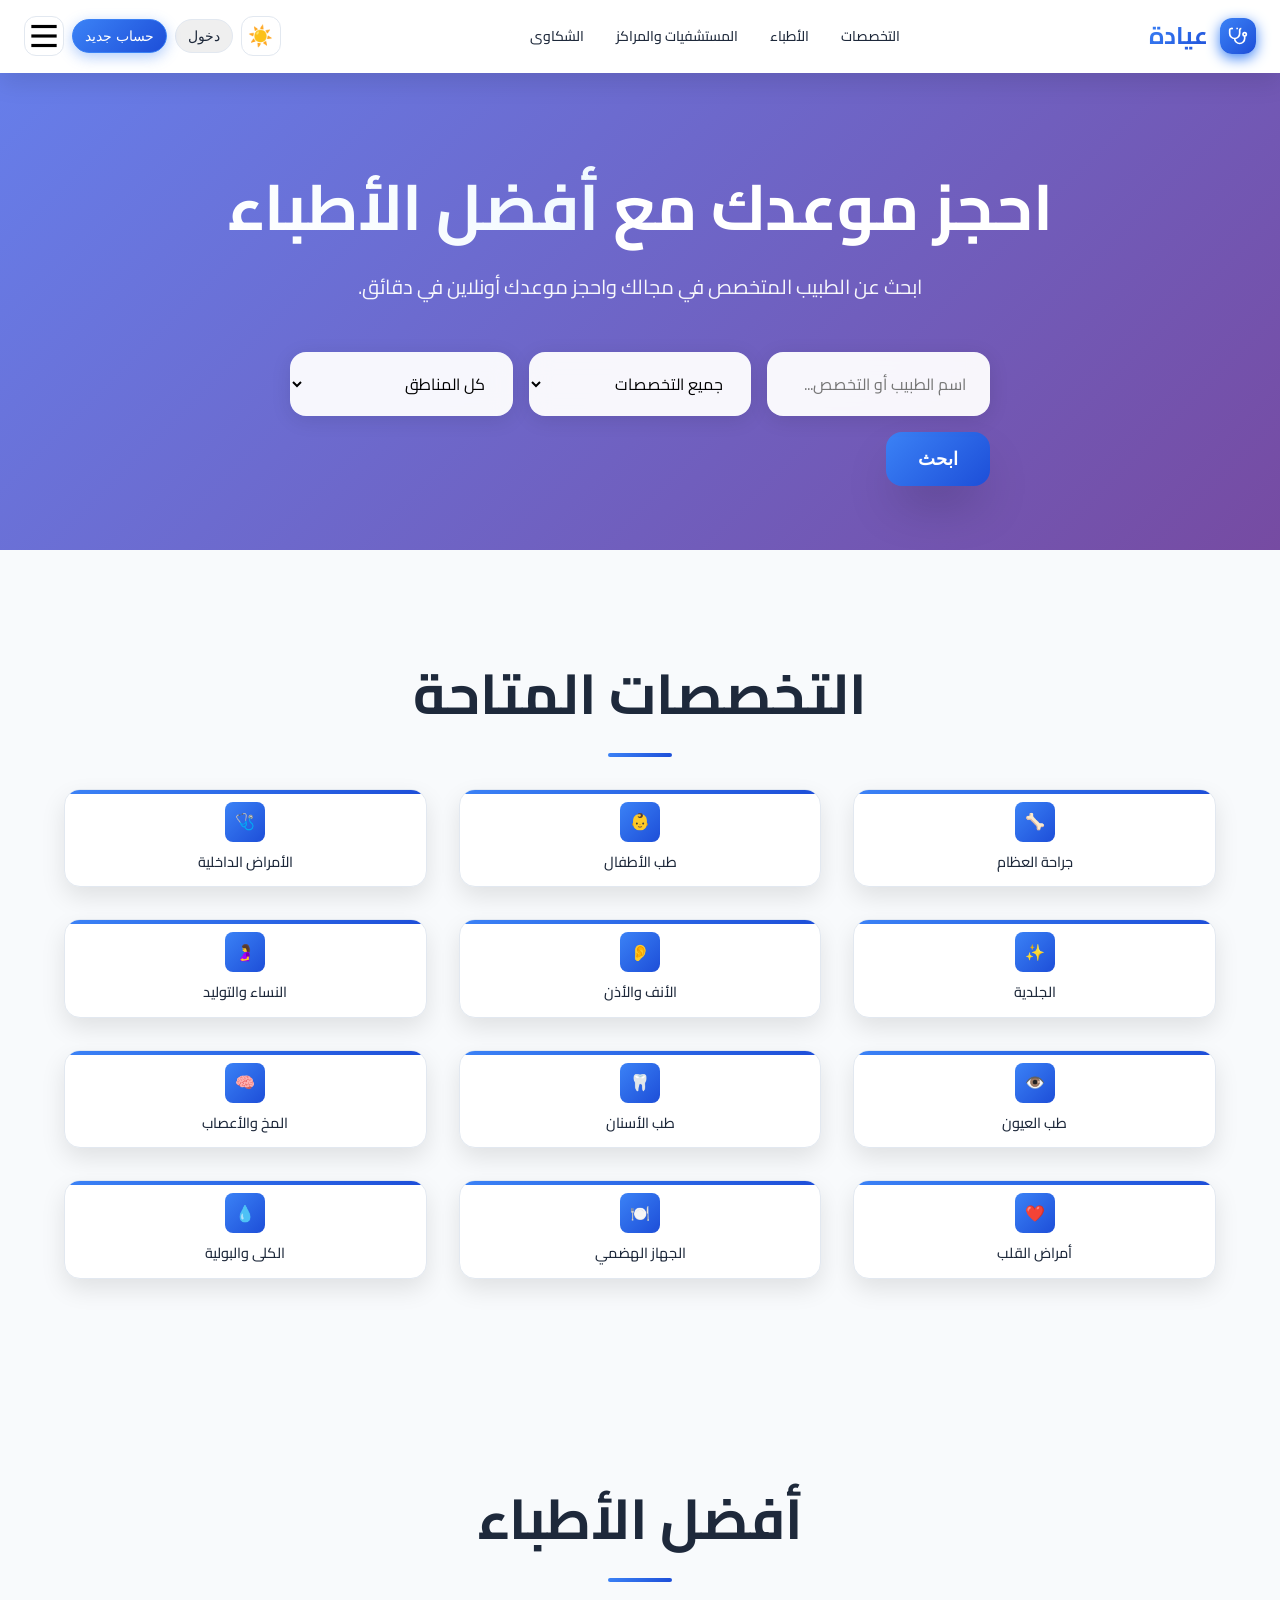
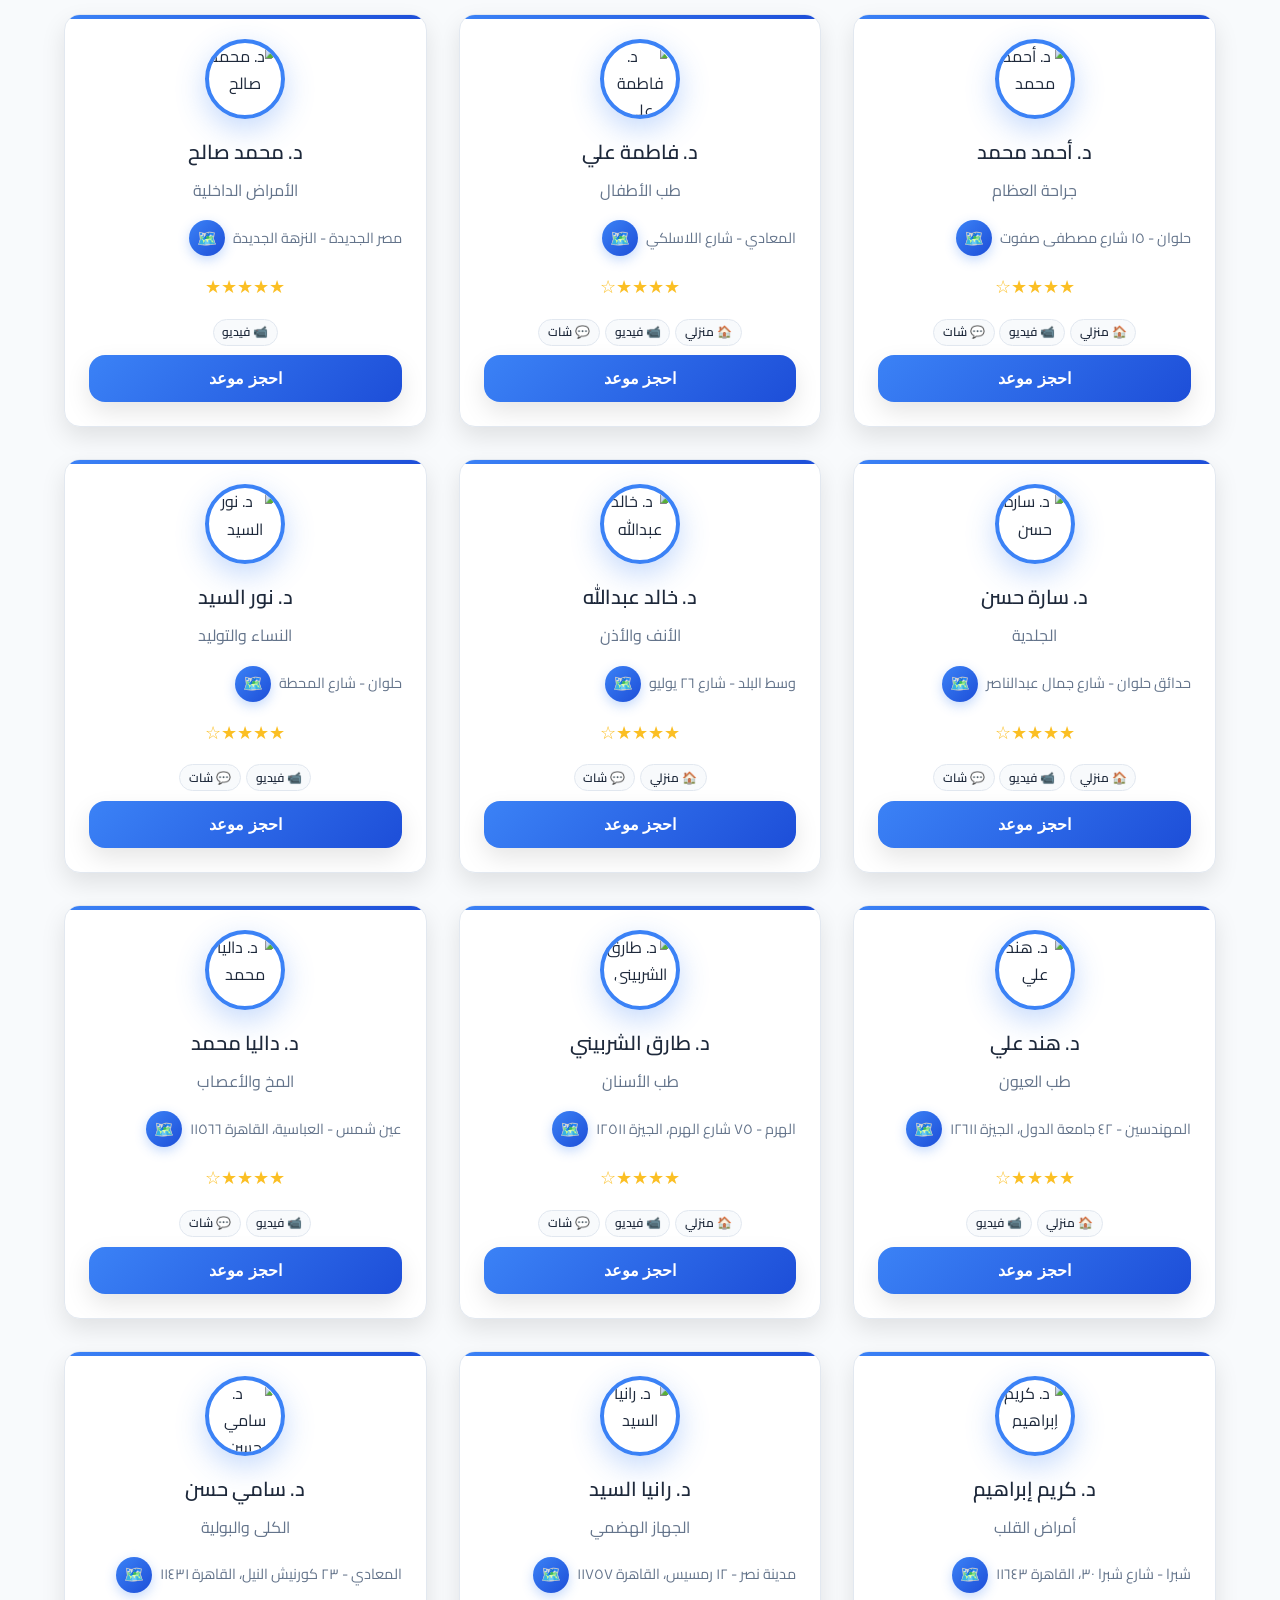
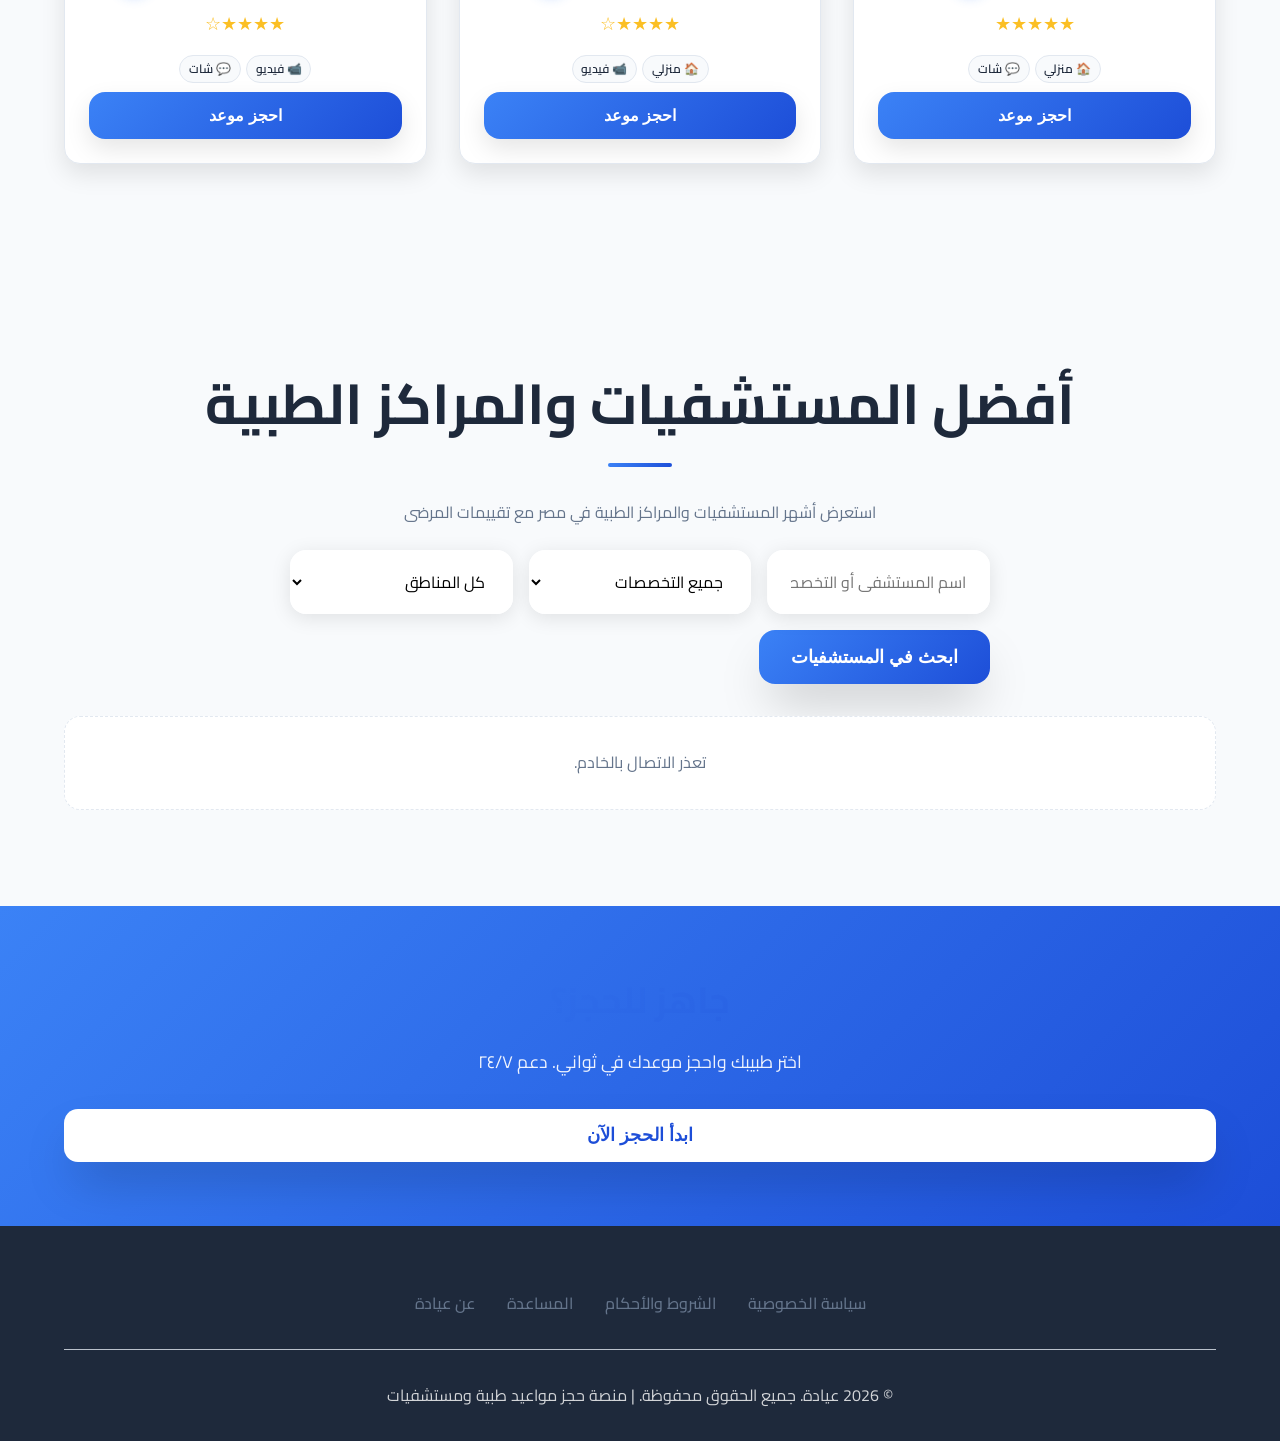
==== index.html @ 10ae7a41 "first commit" ====
<!DOCTYPE html>
<html lang="ar" dir="rtl" data-theme="light">

<head>
    <meta charset="utf-8">
    <meta name="viewport" content="width=device-width, initial-scale=1, maximum-scale=5, viewport-fit=cover">
    <title>عيادة - احجز موعدك مع أفضل الأطباء في مصر</title>
    <meta name="description"
        content="عيادة هي منصة لحجز مواعيد الأطباء والمستشفيات في مصر. ابحث عن أفضل الأطباء والمراكز الطبية واحجز أونلاين بسهولة.">

    <meta name="keywords" content="حجز مواعيد أطباء مصر, مستشفيات, مراكز طبية, أفضل دكتور, عيادات, حجز أونلاين">
    <meta name="robots" content="index, follow">
    <meta name="theme-color" content="#ffffff">
    <meta name="theme-color" media="(prefers-color-scheme: dark)" content="#030712">

    <meta property="og:title" content="عيادة - احجز موعدك مع أفضل الأطباء والمستشفيات في مصر">
    <meta property="og:description" content="عيادة هي منصة لحجز مواعيد الأطباء والمستشفيات في مصر.">
    <meta property="og:type" content="website">
    <meta name="twitter:card" content="summary_large_image">

    <link rel="manifest" href="manifest.json">
    <link rel="icon"
        href="data:image/svg+xml,<svg xmlns='http://www.w3.org/2000/svg' viewBox='0 0 100 100'><text y='.9em' font-size='90'>👨‍⚕️</text></svg>">
    <link rel="apple-touch-icon"
        href="data:image/svg+xml,<svg xmlns='http://www.w3.org/2000/svg' viewBox='0 0 100 100'><text y='.9em' font-size='90'>👨‍⚕️</text></svg>">

    <link rel="preconnect" href="https://fonts.googleapis.com">
    <link rel="preconnect" href="https://fonts.gstatic.com" crossorigin>
    <link href="https://fonts.googleapis.com/css2?family=Cairo:wght@300;400;500;600;700&display=swap" rel="stylesheet">

    <link rel="stylesheet" href="style.css">
</head>

<body>
    <header class="header">
        <a href="/" class="logo">
            <div class="logo-icon">
                <svg viewBox="0 0 24 24" fill="none" stroke="currentColor" stroke-width="2">
                    <path d="M11 2v2"></path><path d="M5 2v2"></path>
                    <path d="M5 3H4a2 2 0 0 0-2 2v4a6 6 0 0 0 12 0V5a2 2 0 0 1 2-2h-1"></path>
                    <path d="M8 15a6 6 0 0 0 12 0v-3"></path>
                    <circle cx="20" cy="10" r="2"></circle>
                </svg>
            </div>
            <span class="logo-text">عيادة</span>
        </a>

        <nav class="nav">
            <a href="#specialties" class="nav-link">التخصصات</a>
            <a href="#doctors" class="nav-link">الأطباء</a>
            <a href="#clinics" class="nav-link">المستشفيات والمراكز</a>
            <a href="#feedback" class="nav-link">الشكاوى</a>
        </nav>

        <div class="header-actions">
            <button id="themeToggle" class="theme-toggle" type="button" title="تبديل المظهر">☀️</button>

            <!-- Logged-out state -->
            <div id="authLoggedOut" class="auth-group">
                <button type="button" class="btn-small btn-login" data-action="open-login">دخول</button>
                <button type="button" class="btn-small btn-register" data-action="open-register">حساب جديد</button>
            </div>

            <!-- Logged-in state (hidden until auth check completes) -->
            <div id="authLoggedIn" class="auth-group" style="display:none;">
                <span class="auth-user">مرحبًا، <strong id="authUserName"></strong></span>
                <a href="admin.html" id="adminLink" class="btn-small btn-login" style="display:none;text-decoration:none;">🛠 لوحة التحكم</a>
                <button type="button" class="btn-small btn-logout" data-action="logout">تسجيل خروج</button>
            </div>

            <button class="mobile-menu" type="button" title="القائمة">
                <svg viewBox="0 0 24 24" fill="none" stroke="currentColor" stroke-width="2">
                    <line x1="4" y1="12" x2="20" y2="12"></line>
                    <line x1="4" y1="6"  x2="20" y2="6"></line>
                    <line x1="4" y1="18" x2="20" y2="18"></line>
                </svg>
            </button>
        </div>
    </header>

    <!-- Hero -->
    <section class="hero fade-in">
        <div class="container mx-auto">
            <h1 class="hero-title">احجز موعدك مع <span class="gradient-text">أفضل الأطباء</span></h1>
            <p class="hero-subtitle">ابحث عن الطبيب المتخصص في مجالك واحجز موعدك أونلاين في دقائق.</p>

            <form class="search-form" onsubmit="return false;">
                <input type="text" id="searchInput" class="search-input"
                    placeholder="اسم الطبيب أو التخصص..." maxlength="100" />
                <select id="specialtySelect" class="search-select">
                    <option value="">جميع التخصصات</option>
                    <option value="جراحة العظام">جراحة العظام</option>
                    <option value="طب الأطفال">طب الأطفال</option>
                    <option value="الأمراض الداخلية">الأمراض الداخلية</option>
                    <option value="الجلدية">الجلدية</option>
                    <option value="الأنف والأذن">الأنف والأذن</option>
                    <option value="النساء والتوليد">النساء والتوليد</option>
                    <option value="طب العيون">طب العيون</option>
                    <option value="طب الأسنان">طب الأسنان</option>
                </select>
                <select id="areaSelect" class="search-select">
                    <option value="">كل المناطق</option>
                    <option value="حلوان">حلوان</option>
                    <option value="شبرا">شبرا</option>
                    <option value="المعادي">المعادي</option>
                    <option value="مدينة نصر">مدينة نصر</option>
                    <option value="مصر الجديدة">مصر الجديدة</option>
                </select>
                <button type="button" id="searchBtn" class="search-btn">ابحث</button>
            </form>
        </div>
    </section>

    <!-- Specialties -->
    <section id="specialties" class="section">
        <div class="container mx-auto">
            <h2 class="section-title fade-in-up">التخصصات المتاحة</h2>
            <div class="grid specialties-grid fade-in-up"></div>
        </div>
    </section>

    <!-- Doctors -->
    <section id="doctors" class="section">
        <div class="container mx-auto">
            <h2 class="section-title fade-in-up">أفضل الأطباء</h2>
            <div class="doctors-grid grid fade-in-up"></div>
        </div>
    </section>

    <!-- Clinics -->
    <section id="clinics" class="section">
        <div class="container mx-auto">
            <h2 class="section-title fade-in-up">أفضل المستشفيات والمراكز الطبية</h2>
            <p class="section-subtitle fade-in-up">استعرض أشهر المستشفيات والمراكز الطبية في مصر مع تقييمات المرضى</p>
            <form class="search-form fade-in-up" onsubmit="return false;" id="clinicsSearchForm">
                <input type="text" id="clinicsSearchInput" class="search-input"
                    placeholder="اسم المستشفى أو التخصص..." maxlength="100" />
                <select id="clinicsSpecialtySelect" class="search-select">
                    <option value="">جميع التخصصات</option>
                    <option value="عام">عام</option>
                    <option value="متخصص">متخصص</option>
                    <option value="مستشفى">مستشفى</option>
                    <option value="مركز طبي">مركز طبي</option>
                </select>
                <select id="clinicsAreaSelect" class="search-select">
                    <option value="">كل المناطق</option>
                    <option value="مدينة نصر">مدينة نصر</option>
                    <option value="المعادي">المعادي</option>
                    <option value="التجمع">التجمع</option>
                    <option value="المهندسين">المهندسين</option>
                    <option value="شبرا">شبرا</option>
                    <option value="مصر الجديدة">مصر الجديدة</option>
                </select>
                <button type="button" id="clinicsSearchBtn" class="search-btn">ابحث في المستشفيات</button>
            </form>
            <div class="clinics-grid grid fade-in-up" id="clinicsGrid"></div>
        </div>
    </section>

    <!-- CTA -->
    <section class="section cta-section">
        <div class="container mx-auto">
            <h2 class="cta-title">جاهز للحجز؟</h2>
            <p class="cta-subtitle">اختر طبيبك واحجز موعدك في ثواني. دعم ٢٤/٧</p>
            <button id="ctaBookBtn" type="button" class="btn-book cta-btn">ابدأ الحجز الآن</button>
        </div>
    </section>

    <!-- Login Modal -->
    <div id="loginModal" class="modal" role="dialog" aria-modal="true" aria-labelledby="loginTitle">
        <div class="modal-content modal-content-narrow">
            <button type="button" id="loginModalClose" class="close" aria-label="إغلاق">&times;</button>
            <div class="modal-header">
                <h2 class="modal-title" id="loginTitle">تسجيل الدخول</h2>
                <p class="modal-doctor-specialty">أدخل بريدك الإلكتروني أو رقم هاتفك للمتابعة</p>
            </div>
            <form id="loginForm" novalidate>
                <div class="modal-body">
                    <div class="form-group">
                        <label class="form-label" for="loginIdentifier">البريد الإلكتروني أو رقم الهاتف</label>
                        <input id="loginIdentifier" name="identifier" type="text" class="form-input"
                            required maxlength="200" autocomplete="username">
                    </div>
                    <div class="form-group">
                        <label class="form-label" for="loginPassword">كلمة المرور</label>
                        <input id="loginPassword" name="password" type="password" class="form-input"
                            required maxlength="128" autocomplete="current-password">
                    </div>
                    <p id="loginError" class="form-error" role="alert"></p>
                </div>
                <div class="modal-footer">
                    <button type="submit" class="btn-submit">دخول</button>
                </div>
                <p class="modal-switch">
                    ليس لديك حساب؟
                    <button type="button" class="link-btn" data-action="switch-to-register">أنشئ حسابًا</button>
                </p>
            </form>
        </div>
    </div>

    <!-- Register Modal -->
    <div id="registerModal" class="modal" role="dialog" aria-modal="true" aria-labelledby="registerTitle">
        <div class="modal-content modal-content-narrow">
            <button type="button" id="registerModalClose" class="close" aria-label="إغلاق">&times;</button>
            <div class="modal-header">
                <h2 class="modal-title" id="registerTitle">إنشاء حساب جديد</h2>
                <p class="modal-doctor-specialty">يمكنك التسجيل بالبريد، الهاتف، أو كليهما</p>
            </div>
            <form id="registerForm" novalidate>
                <div class="modal-body">
                    <div class="form-group">
                        <label class="form-label" for="registerName">الاسم الكامل</label>
                        <input id="registerName" name="name" type="text" class="form-input"
                            required maxlength="200" autocomplete="name">
                    </div>
                    <div class="form-group">
                        <label class="form-label" for="registerEmail">البريد الإلكتروني <span class="optional-tag">(اختياري)</span></label>
                        <input id="registerEmail" name="email" type="email" class="form-input"
                            maxlength="200" autocomplete="email">
                    </div>
                    <div class="form-group">
                        <label class="form-label" for="registerPhone">رقم الهاتف <span class="optional-tag">(اختياري)</span></label>
                        <input id="registerPhone" name="phone" type="tel" class="form-input"
                            maxlength="20" pattern="^\+?[0-9]{7,15}$"
                            placeholder="01XXXXXXXXX" autocomplete="tel">
                    </div>
                    <div class="form-group">
                        <label class="form-label" for="registerPassword">كلمة المرور</label>
                        <input id="registerPassword" name="password" type="password" class="form-input"
                            required minlength="8" maxlength="128" autocomplete="new-password">
                    </div>
                    <div class="form-group">
                        <label class="form-label" for="registerPasswordConfirm">تأكيد كلمة المرور</label>
                        <input id="registerPasswordConfirm" name="password_confirm" type="password" class="form-input"
                            required minlength="8" maxlength="128" autocomplete="new-password">
                    </div>
                    <p id="registerError" class="form-error" role="alert"></p>
                </div>
                <div class="modal-footer">
                    <button type="submit" class="btn-submit">إنشاء الحساب</button>
                </div>
                <p class="modal-switch">
                    لديك حساب بالفعل؟
                    <button type="button" class="link-btn" data-action="switch-to-login">سجّل الدخول</button>
                </p>
            </form>
        </div>
    </div>

    <!-- Booking Modal -->
    <div id="bookingModal" class="modal" role="dialog" aria-modal="true" aria-labelledby="modalDoctorName">
        <div class="modal-content">
            <button type="button" id="bookingModalClose" class="close" aria-label="إغلاق">&times;</button>
            <div class="modal-header">
                <h2 class="modal-title" id="modalDoctorName">د. أحمد محمد</h2>
                <p class="modal-doctor-specialty" id="modalDoctorSpecialty">جراحة العظام</p>
                <input type="hidden" id="modalDoctorId" value="1">
            </div>
            <form id="bookingForm">
                <div class="modal-body">
                    <div id="bookingServiceBadge" class="booking-service-badge" style="display:none;"></div>
                    <div id="bookingLocationSummary" class="booking-loc-summary" style="display:none;"></div>
                    <div class="form-group">
                        <label class="form-label" for="bookPatientName">الاسم الكامل</label>
                        <input id="bookPatientName" type="text" name="patient_name" class="form-input"
                            required maxlength="200" autocomplete="name">
                    </div>
                    <div class="form-group">
                        <label class="form-label" for="bookPhone">رقم الهاتف</label>
                        <input id="bookPhone" type="tel" name="phone" class="form-input"
                            required maxlength="20" pattern="^\+?[0-9]{7,15}$"
                            placeholder="01XXXXXXXXX" autocomplete="tel">
                    </div>
                    <div class="form-group">
                        <label class="form-label" for="bookDate">التاريخ المطلوب</label>
                        <input id="bookDate" type="date" name="date" class="form-input" required>
                    </div>
                    <div class="form-group">
                        <label class="form-label" for="bookPayment">طريقة الدفع</label>
                        <select id="bookPayment" name="payment_method" class="form-input" required>
                            <option value="">اختر طريقة الدفع</option>
                            <option value="visa">💳 Visa / MasterCard</option>
                            <option value="fawry">💰 فوري</option>
                            <option value="paypal">🌐 PayPal</option>
                            <option value="vodafone_cash">📱 فودافون كاش</option>
                            <option value="cash">💵 نقدي عند الحضور</option>
                        </select>
                    </div>
                    <div class="form-group">
                        <label class="form-label" for="bookNotes">ملاحظات (اختياري)</label>
                        <textarea id="bookNotes" name="notes" class="form-textarea" rows="3" maxlength="500"
                            placeholder="أي تفاصيل إضافية..."></textarea>
                    </div>
                </div>
                <div class="modal-footer">
                    <button type="submit" class="btn-submit">احجز الموعد والدفع الآمن</button>
                </div>
            </form>
        </div>
    </div>

    <!-- Clinic Info Modal -->
    <div id="clinicModal" class="modal" role="dialog" aria-modal="true" aria-labelledby="modalClinicName">
        <div class="modal-content">
            <button type="button" id="clinicModalClose" class="close" aria-label="إغلاق">&times;</button>
            <div class="modal-header">
                <h2 class="modal-title" id="modalClinicName">مستشفى عين شمس</h2>
                <p class="modal-clinic-type" id="modalClinicType">مستشفى</p>
                <p class="modal-clinic-specialty" id="modalClinicSpecialty">عام</p>
                <input type="hidden" id="modalClinicId" value="1">
            </div>
            <div class="modal-body">
                <div class="clinic-details-grid">
                    <div class="detail-item">
                        <span class="detail-label">الموقع:</span>
                        <span id="modalClinicLocation" class="detail-value"></span>
                    </div>
                    <div class="detail-item">
                        <span class="detail-label">الهاتف:</span>
                        <span id="modalClinicPhone" class="detail-value"></span>
                    </div>
                    <div class="detail-item">
                        <span class="detail-label">السعة:</span>
                        <span id="modalClinicCapacity" class="detail-value"></span><span> سرير</span>
                    </div>
                    <div class="detail-item">
                        <span class="detail-label">التقييم:</span>
                        <span id="modalClinicRating" class="detail-value rating-stars"></span>
                    </div>
                </div>
                <div class="modal-actions">
                    <button id="clinicMapBtn" type="button" class="btn-book">🗺️ عرض الخريطة</button>
                    <a id="modalClinicWebsite" class="btn-book" target="_blank" rel="noopener noreferrer" style="display:none;">🌐 الموقع الرسمي</a>
                </div>
            </div>
        </div>
    </div>

    <!-- Doctor Profile Modal -->
    <div id="doctorModal" class="modal" role="dialog" aria-modal="true" aria-labelledby="doctorProfileName">
        <div class="modal-content modal-content-wide">
            <button type="button" id="doctorModalClose" class="close" aria-label="إغلاق">&times;</button>

            <div class="doctor-profile">
                <!-- Header -->
                <div class="doctor-profile-header">
                    <div class="doctor-profile-avatar" id="doctorProfileAvatar">👨‍⚕️</div>
                    <div class="doctor-profile-info">
                        <h2 class="modal-title" id="doctorProfileName">د. ...</h2>
                        <p class="modal-doctor-specialty" id="doctorProfileSpecialty"></p>
                        <div class="doctor-profile-meta">
                            <span class="rating-stars" id="doctorProfileStars"></span>
                            <span class="doctor-profile-rating-num" id="doctorProfileRatingNum"></span>
                            <span class="doctor-profile-reviews-count" id="doctorProfileReviewsCount"></span>
                        </div>
                        <button class="btn-book" id="doctorProfileBookBtn" type="button">احجز موعد</button>
                    </div>
                </div>

                <!-- Details -->
                <div class="doctor-profile-section">
                    <h3 class="profile-section-title">بيانات الطبيب</h3>
                    <div class="clinic-details-grid">
                        <div class="detail-item">
                            <span class="detail-label">التخصص:</span>
                            <span class="detail-value" id="doctorProfileSpecialty2"></span>
                        </div>
                        <div class="detail-item">
                            <span class="detail-label">سعر الكشف يبدأ من:</span>
                            <span class="detail-value" id="doctorProfilePrice"></span>
                        </div>
                    </div>
                </div>

                <!-- Services (home visit, video, chat) -->
                <div class="doctor-profile-section">
                    <h3 class="profile-section-title">الخدمات المتاحة</h3>
                    <div id="doctorServicesList" class="services-list">
                        <div class="reviews-empty">جاري التحميل...</div>
                    </div>
                </div>

                <!-- Locations + schedules -->
                <div class="doctor-profile-section">
                    <h3 class="profile-section-title">أماكن التواجد والمواعيد</h3>
                    <div id="doctorLocationsList" class="locations-list">
                        <div class="reviews-empty">جاري تحميل أماكن التواجد...</div>
                    </div>
                </div>

                <!-- Reviews -->
                <div class="doctor-profile-section">
                    <h3 class="profile-section-title">آراء المرضى</h3>

                    <!-- Write a review -->
                    <form id="reviewForm" class="review-form">
                        <p class="review-form-title">شاركنا تجربتك</p>
                        <div class="star-input" id="reviewStarInput" role="radiogroup" aria-label="التقييم">
                            <button type="button" class="star-btn" data-value="1" aria-label="نجمة واحدة">☆</button>
                            <button type="button" class="star-btn" data-value="2" aria-label="نجمتان">☆</button>
                            <button type="button" class="star-btn" data-value="3" aria-label="ثلاث نجوم">☆</button>
                            <button type="button" class="star-btn" data-value="4" aria-label="أربع نجوم">☆</button>
                            <button type="button" class="star-btn" data-value="5" aria-label="خمس نجوم">☆</button>
                        </div>
                        <input type="hidden" id="reviewRating" value="0">
                        <textarea id="reviewComment" class="form-textarea" rows="3" maxlength="1000"
                            placeholder="اكتب رأيك في الطبيب..."></textarea>
                        <div class="review-form-actions">
                            <button type="submit" class="btn-submit">نشر التقييم</button>
                            <span class="review-form-msg" id="reviewFormMsg"></span>
                        </div>
                    </form>

                    <!-- List -->
                    <div id="reviewsList" class="reviews-list">
                        <div class="reviews-empty">جاري تحميل التقييمات...</div>
                    </div>
                </div>
            </div>
        </div>
    </div>

    <footer class="footer">
        <div class="container mx-auto">
            <div class="footer-links">
                <a href="#privacy">سياسة الخصوصية</a>
                <a href="#terms">الشروط والأحكام</a>
                <a href="#help">المساعدة</a>
                <a href="#about">عن عيادة</a>
            </div>
            <p class="footer-bottom">© 2026 عيادة. جميع الحقوق محفوظة. | منصة حجز مواعيد طبية ومستشفيات</p>
        </div>
    </footer>

    <script src="script.js" defer></script>
    <script src="script_doctors.js" defer></script>
</body>

</html>
---- style.css ----
/* Clinics EG Exact Clone Styles - RTL Cairo Tailwind-like */

@import url('https://fonts.googleapis.com/css2?family=Cairo:wght@300;400;500;600;700&display=swap');

/* Root Variables */
:root {
    --primary: #3b82f6;
    --primary-dark: #1d4ed8;
    --primary-gradient: linear-gradient(135deg, var(--primary), var(--primary-dark));
    --bg-light: #f8fafc;
    --bg-white: #ffffff;
    --text-dark: #1e293b;
    --text-light: #64748b;
    --border: #e2e8f0;
    --shadow: 0 10px 25px rgba(0, 0, 0, 0.1);
    --shadow-lg: 0 25px 50px -12px rgba(0, 0, 0, 0.25);
    --radius: 16px;
    --transition: all 0.3s cubic-bezier(0.4, 0, 0.2, 1);
}

[data-theme="dark"] {
    --bg-light: #0f172a;
    --bg-white: #1e293b;
    --text-dark: #f1f5f9;
    --text-light: #cbd5e1;
    --border: #334155;
    --shadow: 0 10px 25px rgba(0, 0, 0, 0.4);
}

/* Base */
* {
    margin: 0;
    padding: 0;
    box-sizing: border-box;
}

body {
    font-family: 'Cairo', -apple-system, sans-serif;
    direction: rtl;
    text-align: right;
    line-height: 1.7;
    background: var(--bg-light);
    color: var(--text-dark);
    overflow-x: hidden;
    scroll-behavior: smooth;
}

.container {
    max-width: 1200px;
    margin: 0 auto;
    padding: 0 1.5rem;
}

/* Header */
.header {
    display: flex;
    align-items: center;
    justify-content: space-between;
    padding: 1rem 1.5rem;
    background: var(--bg-white);
    box-shadow: var(--shadow);
    position: sticky;
    top: 0;
    z-index: 100;
    backdrop-filter: blur(10px);
}

.logo {
    display: flex;
    align-items: center;
    gap: 0.75rem;
    text-decoration: none;
    font-weight: 700;
    font-size: 1.5rem;
}

.logo-icon {
    width: 2.25rem;
    height: 2.25rem;
    border-radius: 0.75rem;
    background: var(--primary-gradient);
    display: flex;
    align-items: center;
    justify-content: center;
    box-shadow: 0 4px 14px 0 var(--primary);
}

.logo-icon svg {
    color: white;
    width: 1.25rem;
    height: 1.25rem;
}

.logo-text {
    background: var(--primary-gradient);
    background-clip: text;
    -webkit-background-clip: text;
    color: transparent;
}

.nav {
    display: flex;
    gap: 0.25rem;
    align-items: center;
}

.nav-link {
    display: flex;
    align-items: center;
    gap: 0.375rem;
    padding: 0.5rem 0.875rem;
    border-radius: 9999px;
    text-decoration: none;
    color: var(--text-dark);
    font-weight: 500;
    font-size: 0.875rem;
    transition: var(--transition);
    white-space: nowrap;
}

.nav-link:hover {
    background: var(--bg-light);
    color: var(--primary);
    transform: translateY(-1px);
}

.nav-icon {
    width: 1rem;
    height: 1rem;
}

.header-actions {
    display: flex;
    align-items: center;
    gap: 0.5rem;
}

.btn-small {
    display: flex;
    align-items: center;
    gap: 0.375rem;
    padding: 0.5rem 0.75rem;
    border-radius: 9999px;
    text-decoration: none;
    font-weight: 500;
    font-size: 0.875rem;
    transition: var(--transition);
    border: 1px solid var(--border);
}

.btn-login {
    color: var(--text-dark);
}

.btn-login:hover {
    border-color: var(--primary);
    color: var(--primary);
}

.btn-register {
    background: var(--primary-gradient);
    color: white;
    border-color: var(--primary);
    box-shadow: 0 4px 14px 0 rgba(59, 130, 246, 0.4);
}

.btn-register:hover {
    transform: translateY(-2px);
    box-shadow: 0 8px 25px 0 rgba(59, 130, 246, 0.4);
}

.mobile-menu,
.lang-toggle,
.theme-toggle {
    width: 2.5rem;
    height: 2.5rem;
    border-radius: 0.75rem;
    border: 1px solid var(--border);
    background: var(--bg-white);
    cursor: pointer;
    display: flex;
    align-items: center;
    justify-content: center;
    transition: var(--transition);
    font-size: 1.25rem;
}

.mobile-menu:hover,
.lang-toggle:hover,
.theme-toggle:hover {
    background: var(--bg-light);
    transform: scale(1.05);
}

@media (max-width: 768px) {
    .nav {
        position: fixed;
        top: 0;
        right: -100%;
        height: 100vh;
        width: 300px;
        background: var(--bg-white);
        flex-direction: column;
        padding-top: 5rem;
        transition: right 0.3s ease;
        z-index: 200;
        box-shadow: -4px 0 20px rgba(0, 0, 0, 0.1);
    }

    .nav.nav-open {
        right: 0;
    }

    .header-actions {
        gap: 0.25rem;
    }
}

/* Hero */
.hero {
    background: linear-gradient(135deg, #667eea 0%, #764ba2 100%);
    color: white;
    padding: 6rem 1.5rem 4rem;
    text-align: center;
    position: relative;
    overflow: hidden;
}

.hero::before {
    content: '';
    position: absolute;
    top: 0;
    left: 0;
    right: 0;
    bottom: 0;
    background: url('data:image/svg+xml;base64,...') center/cover;
    opacity: 0.1;
}

.hero-title {
    font-size: clamp(2.5rem, 6vw, 4rem);
    font-weight: 700;
    margin-bottom: 1.5rem;
    line-height: 1.2;
}

.gradient-text {
    background: linear-gradient(45deg, #fff, #f0f9ff);
    -webkit-background-clip: text;
    background-clip: text;
    -webkit-text-fill-color: transparent;
}

.hero-subtitle {
    font-size: 1.25rem;
    max-width: 600px;
    margin: 0 auto 3rem;
    opacity: 0.95;
}

.search-form {
    display: flex;
    gap: 1rem;
    max-width: 700px;
    margin: 0 auto;
    flex-wrap: wrap;
}

.search-input,
.search-select {
    flex: 1;
    min-width: 200px;
    padding: 1rem 1.5rem;
    border: none;
    border-radius: var(--radius);
    font-size: 1rem;
    font-family: inherit;
    background: rgba(255, 255, 255, 0.95);
    backdrop-filter: blur(10px);
    transition: var(--transition);
    box-shadow: 0 4px 20px rgba(0, 0, 0, 0.1);
}

.search-input:focus,
.search-select:focus {
    outline: none;
    background: white;
    box-shadow: 0 8px 30px rgba(0, 0, 0, 0.15);
    transform: translateY(-2px);
}

.search-btn {
    padding: 1rem 2rem;
    background: var(--primary-gradient);
    color: white;
    border: none;
    border-radius: var(--radius);
    font-size: 1.125rem;
    font-weight: 600;
    cursor: pointer;
    transition: var(--transition);
    box-shadow: var(--shadow-lg);
    white-space: nowrap;
}

.search-btn:hover {
    transform: translateY(-3px) scale(1.02);
    box-shadow: 0 20px 40px rgba(59, 130, 246, 0.4);
}

/* Sections */
.section {
    padding: 6rem 1.5rem;
}

.section-title {
    text-align: center;
    font-size: clamp(2rem, 5vw, 3.5rem);
    font-weight: 700;
    margin-bottom: 3rem;
    color: var(--text-dark);
    position: relative;
}

.section-title::after {
    content: '';
    position: absolute;
    bottom: -1rem;
    left: 50%;
    transform: translateX(-50%);
    width: 4rem;
    height: 4px;
    background: var(--primary-gradient);
    border-radius: 2px;
}

.grid {
    display: grid;
    gap: 2rem;
    grid-template-columns: repeat(auto-fit, minmax(320px, 1fr));
}

.bg-gradient-to-b {
    background: linear-gradient(to bottom, var(--bg-light), white);
}

/* Cards */
.card {
    background: var(--bg-white);
    border-radius: var(--radius);
    padding: 1.5rem;
    text-align: center;
    box-shadow: var(--shadow);
    border: 1px solid var(--border);
    transition: var(--transition);
    position: relative;
    overflow: hidden;
}

.specialty-mini {
    padding: 0.75rem;
    cursor: pointer;
    text-align: center;
}

.card-icon-small {
    width: 2.5rem;
    height: 2.5rem;
    margin: 0 auto 0.5rem;
    background: var(--primary-gradient);
    border-radius: 0.5rem;
    display: flex;
    align-items: center;
    justify-content: center;
    font-size: 1rem;
    color: white;
}

.specialty-mini h4 {
    font-size: 0.9rem;
    font-weight: 500;
    margin: 0;
}

.card::before {
    content: '';
    position: absolute;
    top: 0;
    left: 0;
    right: 0;
    height: 4px;
    background: var(--primary-gradient);
}

.card:hover {
    transform: translateY(-12px) rotateX(5deg);
    box-shadow: var(--shadow-lg);
    border-color: var(--primary);
}

.card-icon {
    width: 3rem;
    height: 3rem;
    margin: 0 auto 1rem;
    background: var(--primary-gradient);
    border-radius: 0.75rem;
    display: flex;
    align-items: center;
    justify-content: center;
    box-shadow: 0 6px 20px rgba(59, 130, 246, 0.3);
    font-size: 1.25rem;
}

.card-icon svg {
    color: white;
    width: 1.5rem;
    height: 1.5rem;
}

.card-title {
    font-size: 1.375rem;
    font-weight: 600;
    margin-bottom: 0.75rem;
    color: var(--text-dark);
}

.card-description {
    color: var(--text-light);
    font-size: 1rem;
    line-height: 1.6;
}

/* Doctor Cards */
.doctor-card .doctor-avatar {
    width: 5rem;
    height: 5rem;
    border-radius: 50%;
    margin: 0 auto 1rem;
    background-size: cover;
    background-position: center;
    border: 4px solid var(--primary);
    box-shadow: 0 10px 30px rgba(59, 130, 246, 0.3);
}

.doctor-name {
    font-size: 1.25rem;
    font-weight: 600;
    margin-bottom: 0.5rem;
}

.doctor-specialty {
    color: var(--text-light);
    font-size: 1rem;
    margin-bottom: 1rem;
}

.rating-stars {
    color: #fbbf24;
    font-size: 1.125rem;
    margin-bottom: 1rem;
}

.doctor-location {
    display: flex;
    align-items: center;
    gap: 0.5rem;
    font-size: 0.9rem;
    color: var(--text-light);
    margin-bottom: 1rem;
}

.map-btn {
    background: var(--primary-gradient);
    color: white;
    border: none;
    border-radius: 50%;
    width: 2.25rem;
    height: 2.25rem;
    cursor: pointer;
    display: flex;
    align-items: center;
    justify-content: center;
    font-size: 1rem;
    transition: var(--transition);
    box-shadow: 0 4px 12px rgba(59, 130, 246, 0.3);
}

.map-btn:hover {
    transform: scale(1.1);
    box-shadow: 0 6px 20px rgba(59, 130, 246, 0.4);
}

/* Buttons */
.btn-book {
    padding: 0.875rem 2rem;
    background: var(--primary-gradient);
    color: white;
    border: none;
    border-radius: var(--radius);
    font-weight: 600;
    font-size: 1rem;
    cursor: pointer;
    transition: var(--transition);
    box-shadow: var(--shadow);
    width: 100%;
}

.btn-book:hover {
    transform: translateY(-3px);
    box-shadow: var(--shadow-lg);
}

/* Modal */
.modal {
    display: none;
    position: fixed;
    inset: 0;
    background: rgba(0, 0, 0, 0.6);
    backdrop-filter: blur(8px);
    z-index: 1000;
    align-items: center;
    justify-content: center;
    animation: modalFade 0.3s ease;
}

.modal-content {
    background: var(--bg-white);
    border-radius: var(--radius);
    padding: 2.5rem;
    max-width: 500px;
    width: 90%;
    max-height: 90vh;
    overflow-y: auto;
    box-shadow: var(--shadow-lg);
    position: relative;
    animation: modalSlide 0.4s cubic-bezier(0.25, 0.46, 0.45, 0.94);
}

.close {
    position: absolute;
    top: 1.5rem;
    left: 1.5rem;
    font-size: 2rem;
    cursor: pointer;
    color: var(--text-light);
    width: 2.5rem;
    height: 2.5rem;
    border-radius: 50%;
    display: flex;
    align-items: center;
    justify-content: center;
    transition: var(--transition);
}

.close:hover {
    background: var(--bg-light);
    color: var(--primary);
}

.modal-title {
    font-size: 1.75rem;
    font-weight: 700;
    margin-bottom: 0.5rem;
    color: var(--text-dark);
}

.modal-doctor-specialty {
    color: var(--primary);
    font-weight: 500;
    margin-bottom: 2rem;
    font-size: 1.125rem;
}

.form-group {
    margin-bottom: 1.75rem;
}

.form-label {
    display: block;
    margin-bottom: 0.5rem;
    font-weight: 500;
    color: var(--text-dark);
}

.form-input,
.form-textarea {
    width: 100%;
    padding: 1rem 1.25rem;
    border: 2px solid var(--border);
    border-radius: var(--radius);
    font-size: 1rem;
    font-family: inherit;
    transition: var(--transition);
    background: var(--bg-white);
}

.form-input:focus,
.form-textarea:focus {
    outline: none;
    border-color: var(--primary);
    box-shadow: 0 0 0 4px rgba(59, 130, 246, 0.1);
    transform: translateY(-1px);
}

.btn-submit {
    width: 100%;
    padding: 1.25rem;
    background: var(--primary-gradient);
    color: white;
    border: none;
    border-radius: var(--radius);
    font-size: 1.125rem;
    font-weight: 700;
    cursor: pointer;
    transition: var(--transition);
    box-shadow: var(--shadow-lg);
}

.btn-submit:hover {
    transform: translateY(-3px);
    box-shadow: 0 20px 40px rgba(59, 130, 246, 0.4);
}

.modal-footer {
    margin-top: 2rem;
}

/* Animations */
@keyframes modalFade {
    from {
        opacity: 0;
    }

    to {
        opacity: 1;
    }
}

@keyframes modalSlide {
    from {
        opacity: 0;
        transform: scale(0.8) translateY(50px);
    }

    to {
        opacity: 1;
        transform: scale(1) translateY(0);
    }
}

@keyframes fade-in-up {
    from {
        opacity: 0;
        transform: translateY(30px);
    }

    to {
        opacity: 1;
        transform: translateY(0);
    }
}

.fade-in-up {
    animation: fade-in-up 0.8s ease forwards;
}

/* CTA Section */
.cta-section {
    padding: 6rem 1.5rem;
}

.cta-title {
    font-size: clamp(2.5rem, 6vw, 4rem);
    font-weight: 700;
    text-align: center;
    margin-bottom: 1.5rem;
    background: var(--primary-gradient);
    -webkit-background-clip: text;
    background-clip: text;
    -webkit-text-fill-color: transparent;
}

.cta-subtitle {
    font-size: 1.375rem;
    text-align: center;
    max-width: 700px;
    margin: 0 auto 3rem;
    opacity: 0.9;
}

.btn-cta {
    display: inline-block;
    padding: 1.25rem 3rem;
    background: var(--primary-gradient);
    color: white;
    text-decoration: none;
    border-radius: var(--radius);
    font-size: 1.25rem;
    font-weight: 700;
    transition: var(--transition);
    box-shadow: var(--shadow-lg);
}

.btn-cta:hover {
    transform: translateY(-5px);
    box-shadow: 0 25px 50px rgba(59, 130, 246, 0.4);
}

/* Footer */
.footer {
    background: var(--text-dark);
    color: white;
    padding: 4rem 1.5rem 2rem;
    text-align: center;
}

.footer-links {
    display: flex;
    justify-content: center;
    gap: 2rem;
    margin-bottom: 2rem;
    flex-wrap: wrap;
}

.footer-links a {
    color: var(--text-light);
    text-decoration: none;
    font-weight: 500;
    transition: color 0.3s;
}

.footer-links a:hover {
    color: var(--primary);
}

.footer-bottom {
    opacity: 0.8;
    border-top: 1px solid var(--border);
    padding-top: 2rem;
    margin-top: 2rem;
}

/* Responsive */
@media (max-width: 1024px) {
    .grid {
        grid-template-columns: repeat(auto-fit, minmax(280px, 1fr));
    }
}

@media (max-width: 768px) {
    .search-form {
        flex-direction: column;
    }

    .search-input,
    .search-select {
        min-width: auto;
    }

    .header {
        padding: 1rem;
    }

    .nav-link {
        padding: 0.75rem 1rem;
        font-size: 1rem;
    }
}

@media (max-width: 480px) {
    .section {
        padding: 4rem 1rem;
    }

    .card {
        padding: 2rem 1.5rem;
    }
}

/* Print styles */
@media print {

    .header-actions,
    .search-form,
    .btn-book,
    .mobile-menu {
        display: none !important;
    }
}
/* ============================================================
   Additions for clinic cards, details modal, CTA, misc states
   ============================================================ */

/* Clinics grid uses the same responsive layout as doctors */
.clinics-grid {
    display: grid;
    grid-template-columns: repeat(auto-fill, minmax(280px, 1fr));
    gap: 1.5rem;
    margin-top: 2rem;
}

.clinic-card {
    background: var(--bg-white);
    border: 1px solid var(--border);
    border-radius: var(--radius);
    padding: 1.5rem;
    box-shadow: var(--shadow);
    transition: var(--transition);
    display: flex;
    flex-direction: column;
    gap: 0.75rem;
}

.clinic-card:hover {
    transform: translateY(-4px);
    box-shadow: var(--shadow-lg);
}

.clinic-avatar {
    width: 64px;
    height: 64px;
    border-radius: 50%;
    background: linear-gradient(135deg, #10b981, #059669);
    color: #fff;
    display: flex;
    align-items: center;
    justify-content: center;
    font-size: 2rem;
    align-self: flex-start;
}

.clinic-name {
    font-size: 1.15rem;
    font-weight: 700;
    color: var(--text-dark);
    margin: 0;
}

.clinic-type-specialty {
    display: flex;
    flex-wrap: wrap;
    gap: 0.5rem;
}

.badge {
    display: inline-block;
    padding: 0.25rem 0.65rem;
    border-radius: 999px;
    font-size: 0.8rem;
    font-weight: 500;
    line-height: 1.4;
}

.badge.type-badge {
    background: rgba(59, 130, 246, 0.12);
    color: var(--primary);
}

.badge.specialty-badge {
    background: rgba(16, 185, 129, 0.12);
    color: #059669;
}

[data-theme="dark"] .badge.type-badge {
    background: rgba(59, 130, 246, 0.2);
}

[data-theme="dark"] .badge.specialty-badge {
    background: rgba(16, 185, 129, 0.2);
    color: #34d399;
}

/* Clinic details modal grid */
.clinic-details-grid {
    display: grid;
    grid-template-columns: 1fr;
    gap: 0.75rem;
    margin-bottom: 1.25rem;
}

@media (min-width: 540px) {
    .clinic-details-grid {
        grid-template-columns: 1fr 1fr;
    }
}

.detail-item {
    display: flex;
    flex-direction: column;
    gap: 0.25rem;
    padding: 0.75rem;
    border: 1px solid var(--border);
    border-radius: 12px;
    background: var(--bg-light);
}

.detail-label {
    font-size: 0.85rem;
    color: var(--text-light);
    font-weight: 500;
}

.detail-value {
    font-size: 1rem;
    color: var(--text-dark);
    font-weight: 600;
    word-break: break-word;
}

.modal-actions {
    display: flex;
    flex-wrap: wrap;
    gap: 0.75rem;
    margin-top: 1rem;
}

.modal-actions .btn-book {
    flex: 1 1 auto;
    text-align: center;
    text-decoration: none;
}

.modal-clinic-type,
.modal-clinic-specialty {
    color: var(--text-light);
    font-size: 0.95rem;
    margin: 0.15rem 0;
}

/* Section subtitle (clinics intro line) */
.section-subtitle {
    color: var(--text-light);
    text-align: center;
    margin-bottom: 1.5rem;
    font-size: 1rem;
}

/* CTA section (replaces the missing Tailwind utility classes) */
.cta-section {
    background: var(--primary-gradient);
    color: #fff;
    text-align: center;
    padding: 4rem 1.5rem;
}

.cta-title {
    font-size: 2.25rem;
    font-weight: 700;
    margin-bottom: 1rem;
}

.cta-subtitle {
    font-size: 1.1rem;
    opacity: 0.92;
    max-width: 36rem;
    margin: 0 auto 2rem;
}

.cta-btn {
    padding: 1rem 2.5rem;
    font-size: 1.1rem;
    font-weight: 700;
    border-radius: 14px;
    box-shadow: var(--shadow-lg);
    background: #fff;
    color: var(--primary-dark);
    border: none;
    cursor: pointer;
    transition: var(--transition);
}

.cta-btn:hover {
    transform: translateY(-2px);
    box-shadow: 0 30px 60px -15px rgba(0, 0, 0, 0.35);
}

/* No-results / loading state */
.no-results {
    grid-column: 1 / -1;
    text-align: center;
    color: var(--text-light);
    padding: 2rem 1rem;
    font-size: 1rem;
    background: var(--bg-white);
    border: 1px dashed var(--border);
    border-radius: var(--radius);
}

/* Doctor avatar image support (added by script_doctors.js) */
.doctor-avatar {
    overflow: hidden;
}
.doctor-avatar img {
    width: 100%;
    height: 100%;
    object-fit: cover;
    border-radius: inherit;
}

/* Disabled state for the submit button while a booking is in flight */
.btn-submit:disabled {
    opacity: 0.6;
    cursor: not-allowed;
}

/* ============================================================
   Auth UI (header group, login/register modals)
   ============================================================ */

.auth-group {
    display: flex;
    align-items: center;
    gap: 0.5rem;
}

.auth-user {
    font-size: 0.95rem;
    color: var(--text-dark);
    padding: 0.4rem 0.8rem;
    background: var(--bg-light);
    border: 1px solid var(--border);
    border-radius: 999px;
    line-height: 1;
    white-space: nowrap;
}

.auth-user strong {
    font-weight: 700;
    color: var(--primary);
}

.btn-logout {
    background: transparent;
    color: var(--text-dark);
    border: 1px solid var(--border);
    padding: 0.4rem 0.9rem;
    border-radius: 999px;
    font-weight: 500;
    cursor: pointer;
    font-family: inherit;
    font-size: 0.9rem;
    transition: var(--transition);
}

.btn-logout:hover {
    background: var(--bg-light);
    color: var(--primary-dark);
}

@media (max-width: 700px) {
    .auth-user { display: none; } /* keep only the logout pill on small screens */
}

/* Narrower modal for auth forms */
.modal-content-narrow {
    max-width: 440px;
}

/* Error line inside auth forms */
.form-error {
    color: #dc2626;
    font-size: 0.9rem;
    min-height: 1.2em;
    margin-top: 0.25rem;
    text-align: center;
}

[data-theme="dark"] .form-error {
    color: #f87171;
}

/* "Don't have an account? Sign up" line under the form */
.modal-switch {
    text-align: center;
    margin: 1rem 0 0;
    padding: 0 1.5rem 1.25rem;
    font-size: 0.95rem;
    color: var(--text-light);
}

.link-btn {
    background: none;
    border: none;
    color: var(--primary);
    font-weight: 600;
    font-family: inherit;
    font-size: inherit;
    cursor: pointer;
    padding: 0;
    margin-inline-start: 0.25rem;
    text-decoration: underline;
}

.link-btn:hover {
    color: var(--primary-dark);
}

.optional-tag {
    color: var(--text-light);
    font-weight: 400;
    font-size: 0.85rem;
}

/* =========================================================
   Doctor profile modal
   ========================================================= */
.modal-content-wide {
    max-width: 760px;
    padding: 2rem;
}

.doctor-card {
    cursor: pointer;
    transition: var(--transition);
}
.doctor-card:hover {
    transform: translateY(-4px);
    box-shadow: var(--shadow-lg);
}
.doctor-card:focus-visible {
    outline: 3px solid var(--primary);
    outline-offset: 2px;
}
/* Inner buttons should NOT inherit the card's clickable feel beyond their own styling */
.doctor-card .btn-book,
.doctor-card .map-btn {
    cursor: pointer;
}

.doctor-profile-header {
    display: flex;
    gap: 1.5rem;
    align-items: center;
    padding-bottom: 1.5rem;
    border-bottom: 1px solid var(--border);
    flex-wrap: wrap;
}

.doctor-profile-avatar {
    width: 110px;
    height: 110px;
    border-radius: 50%;
    background: var(--bg-light);
    display: flex;
    align-items: center;
    justify-content: center;
    font-size: 3rem;
    overflow: hidden;
    flex-shrink: 0;
    border: 3px solid var(--primary);
}
.doctor-profile-avatar img {
    width: 100%;
    height: 100%;
    object-fit: cover;
}

.doctor-profile-info {
    flex: 1;
    min-width: 200px;
}
.doctor-profile-info .modal-title {
    margin-bottom: 0.25rem;
}
.doctor-profile-info .modal-doctor-specialty {
    color: var(--primary);
    font-weight: 600;
    margin-bottom: 0.75rem;
}
.doctor-profile-meta {
    display: flex;
    align-items: center;
    gap: 0.5rem;
    margin-bottom: 1rem;
    flex-wrap: wrap;
}
.doctor-profile-rating-num {
    font-weight: 700;
    color: var(--text-dark);
}
.doctor-profile-reviews-count {
    color: var(--text-light);
    font-size: 0.9rem;
}

.doctor-profile-section {
    padding: 1.25rem 0;
    border-bottom: 1px solid var(--border);
}
.doctor-profile-section:last-child {
    border-bottom: none;
}
.profile-section-title {
    font-size: 1.15rem;
    font-weight: 700;
    color: var(--text-dark);
    margin-bottom: 0.85rem;
}

.doctor-profile-map {
    position: relative;
    width: 100%;
    aspect-ratio: 16 / 9;
    border-radius: 12px;
    overflow: hidden;
    background: var(--bg-light);
    margin-bottom: 0.75rem;
    border: 1px solid var(--border);
}
.doctor-profile-map iframe {
    width: 100%;
    height: 100%;
    border: 0;
    display: block;
}

.btn-book-secondary {
    background: transparent;
    color: var(--primary);
    border: 2px solid var(--primary);
    box-shadow: none;
}
.btn-book-secondary:hover {
    background: var(--primary);
    color: #fff;
}

/* ----- Review form ----- */
.review-form {
    background: var(--bg-light);
    border: 1px solid var(--border);
    border-radius: 12px;
    padding: 1rem 1.25rem;
    margin-bottom: 1.25rem;
}
.review-form-title {
    font-weight: 700;
    color: var(--text-dark);
    margin-bottom: 0.6rem;
}
.review-form.review-form-locked .star-input,
.review-form.review-form-locked .form-textarea,
.review-form.review-form-locked .review-form-actions {
    opacity: 0.55;
    pointer-events: none;
}

.star-input {
    display: flex;
    gap: 0.25rem;
    direction: ltr;
    margin-bottom: 0.6rem;
}
.star-btn {
    background: transparent;
    border: none;
    font-size: 1.85rem;
    cursor: pointer;
    color: #f59e0b;
    padding: 0;
    line-height: 1;
    transition: transform 0.15s;
}
.star-btn:hover,
.star-btn.star-active {
    transform: scale(1.1);
}
.star-btn:focus-visible {
    outline: 2px solid var(--primary);
    outline-offset: 2px;
    border-radius: 4px;
}

.review-form .form-textarea {
    width: 100%;
    border-radius: 8px;
    padding: 0.6rem 0.8rem;
    border: 1px solid var(--border);
    background: var(--bg-white);
    color: var(--text-dark);
    font-family: inherit;
    resize: vertical;
    margin-bottom: 0.6rem;
}

.review-form-actions {
    display: flex;
    align-items: center;
    gap: 0.75rem;
    flex-wrap: wrap;
}
.review-form-msg {
    font-size: 0.9rem;
}
.msg-error { color: #dc2626; }
.msg-ok    { color: #16a34a; }

/* ----- Reviews list ----- */
.reviews-list {
    display: flex;
    flex-direction: column;
    gap: 0.85rem;
}
.review-item {
    background: var(--bg-white);
    border: 1px solid var(--border);
    border-radius: 12px;
    padding: 0.85rem 1rem;
}
.review-head {
    display: flex;
    justify-content: space-between;
    align-items: center;
    margin-bottom: 0.4rem;
    flex-wrap: wrap;
    gap: 0.5rem;
}
.review-author {
    font-weight: 700;
    color: var(--text-dark);
}
.review-stars {
    color: #f59e0b;
}
.review-comment {
    color: var(--text-dark);
    margin: 0.25rem 0;
    line-height: 1.6;
    white-space: pre-wrap;
    word-break: break-word;
}
.review-date {
    font-size: 0.8rem;
    color: var(--text-light);
}
.reviews-empty {
    text-align: center;
    padding: 1.25rem;
    color: var(--text-light);
    background: var(--bg-light);
    border-radius: 12px;
}

/* ----- Responsive ----- */
@media (max-width: 600px) {
    .modal-content-wide {
        padding: 1.25rem;
        max-width: 100%;
        width: 100%;
        max-height: 100vh;
        height: 100vh;
        border-radius: 0;
    }
    .doctor-profile-header {
        flex-direction: column;
        text-align: center;
    }
    .doctor-profile-avatar {
        width: 90px;
        height: 90px;
        font-size: 2.5rem;
    }
}

/* =========================================================
   Doctor locations + schedules
   ========================================================= */
.locations-list {
    display: flex;
    flex-direction: column;
    gap: 0.85rem;
}

.location-card {
    background: var(--bg-light);
    border: 1px solid var(--border);
    border-radius: 14px;
    padding: 1rem 1.15rem;
    transition: var(--transition);
}
.location-card:hover {
    border-color: var(--primary);
}

.location-card-head {
    display: flex;
    justify-content: space-between;
    align-items: flex-start;
    gap: 1rem;
    margin-bottom: 0.5rem;
    flex-wrap: wrap;
}

.location-name {
    font-size: 1.05rem;
    font-weight: 700;
    color: var(--text-dark);
    margin: 0 0 0.25rem;
}

.location-address {
    color: var(--text-light);
    font-size: 0.92rem;
    margin: 0;
    line-height: 1.5;
}

.location-price {
    background: var(--primary);
    color: #fff;
    padding: 0.25rem 0.65rem;
    border-radius: 999px;
    font-weight: 700;
    font-size: 0.85rem;
    white-space: nowrap;
    flex-shrink: 0;
}

.location-meta {
    color: var(--text-light);
    font-size: 0.88rem;
    margin-bottom: 0.6rem;
}

.schedule-block {
    background: var(--bg-white);
    border: 1px solid var(--border);
    border-radius: 10px;
    padding: 0.6rem 0.8rem;
    margin-bottom: 0.75rem;
}
.schedule-title {
    display: block;
    font-weight: 700;
    font-size: 0.9rem;
    color: var(--text-dark);
    margin-bottom: 0.4rem;
}
.schedule-row {
    display: flex;
    justify-content: space-between;
    align-items: center;
    padding: 0.3rem 0;
    font-size: 0.92rem;
    gap: 1rem;
}
.schedule-row:not(:last-child) {
    border-bottom: 1px dashed var(--border);
}
.schedule-days {
    color: var(--text-dark);
    font-weight: 500;
}
.schedule-hours {
    color: var(--primary);
    font-weight: 700;
    font-variant-numeric: tabular-nums;
    direction: ltr;
}
.schedule-empty {
    color: var(--text-light);
    font-size: 0.9rem;
}

.location-actions {
    display: flex;
    gap: 0.5rem;
    flex-wrap: wrap;
}
.location-actions .btn-book {
    flex: 1;
    min-width: 130px;
    padding: 0.55rem 1rem;
    font-size: 0.9rem;
}

/* Booking modal: chosen-location summary */
.booking-loc-summary {
    background: var(--bg-light);
    border: 1px solid var(--border);
    border-right: 4px solid var(--primary);
    border-radius: 10px;
    padding: 0.75rem 1rem;
    margin-bottom: 1rem;
    line-height: 1.6;
    font-size: 0.92rem;
}
.booking-loc-label {
    color: var(--text-light);
    margin-left: 0.3rem;
}
.booking-loc-address {
    display: block;
    color: var(--text-light);
    font-size: 0.88rem;
    margin-top: 0.2rem;
}
.booking-loc-schedule {
    display: flex;
    flex-direction: column;
    gap: 0.15rem;
    margin-top: 0.4rem;
    font-size: 0.85rem;
    color: var(--text-dark);
}
.booking-loc-schedule span {
    direction: ltr;
    text-align: right;
}

@media (max-width: 600px) {
    .location-card-head {
        flex-direction: column;
    }
    .location-price {
        align-self: flex-start;
    }
    .location-actions .btn-book {
        flex: 1 1 100%;
    }
}

/* =========================================================
   Additional services (home visit, video, chat)
   ========================================================= */
.services-list {
    display: grid;
    grid-template-columns: repeat(auto-fit, minmax(220px, 1fr));
    gap: 0.85rem;
}

.service-card {
    background: var(--bg-light);
    border: 1px solid var(--border);
    border-radius: 14px;
    padding: 1rem 1.1rem;
    display: flex;
    flex-direction: column;
    gap: 0.6rem;
    transition: var(--transition);
}
.service-card:hover {
    border-color: var(--primary);
    transform: translateY(-2px);
}

.service-card-head {
    display: flex;
    align-items: flex-start;
    gap: 0.75rem;
    flex-wrap: wrap;
}

.service-icon {
    font-size: 1.6rem;
    line-height: 1;
    flex-shrink: 0;
}

.service-card-titles {
    flex: 1;
    min-width: 120px;
}

.service-name {
    font-size: 1rem;
    font-weight: 700;
    color: var(--text-dark);
    margin: 0 0 0.2rem;
}

.service-desc {
    color: var(--text-light);
    font-size: 0.85rem;
    margin: 0;
    line-height: 1.45;
}

.service-price {
    background: var(--primary);
    color: #fff;
    padding: 0.2rem 0.6rem;
    border-radius: 999px;
    font-weight: 700;
    font-size: 0.82rem;
    white-space: nowrap;
    flex-shrink: 0;
    align-self: flex-start;
}

.service-hours {
    background: var(--bg-white);
    border: 1px solid var(--border);
    border-radius: 8px;
    padding: 0.35rem 0.6rem;
    font-size: 0.85rem;
    color: var(--text-dark);
}

.service-book-btn {
    padding: 0.55rem 1rem;
    font-size: 0.9rem;
}

/* ----- Service badges on doctor cards ----- */
.svc-badges {
    display: flex;
    flex-wrap: wrap;
    gap: 0.3rem;
    justify-content: center;
    margin: 0.4rem 0 0.6rem;
}
.svc-badge {
    background: var(--bg-light);
    border: 1px solid var(--border);
    color: var(--text-dark);
    padding: 0.15rem 0.55rem;
    border-radius: 999px;
    font-size: 0.75rem;
    font-weight: 600;
    white-space: nowrap;
}

/* ----- Booking modal: service badge ----- */
.booking-service-badge {
    display: flex;
    align-items: center;
    gap: 0.5rem;
    flex-wrap: wrap;
    background: var(--primary);
    color: #fff;
    border-radius: 10px;
    padding: 0.6rem 0.9rem;
    margin-bottom: 0.85rem;
    font-size: 0.95rem;
}
.booking-service-badge .service-icon {
    font-size: 1.3rem;
}
.booking-service-badge .badge-price {
    background: rgba(255,255,255,0.22);
    padding: 0.15rem 0.55rem;
    border-radius: 999px;
    font-weight: 700;
    font-size: 0.82rem;
    margin-right: auto;
}
.booking-service-badge .badge-hours {
    flex-basis: 100%;
    font-size: 0.85rem;
    opacity: 0.92;
    margin-top: 0.15rem;
}

@media (max-width: 600px) {
    .services-list {
        grid-template-columns: 1fr;
    }
}
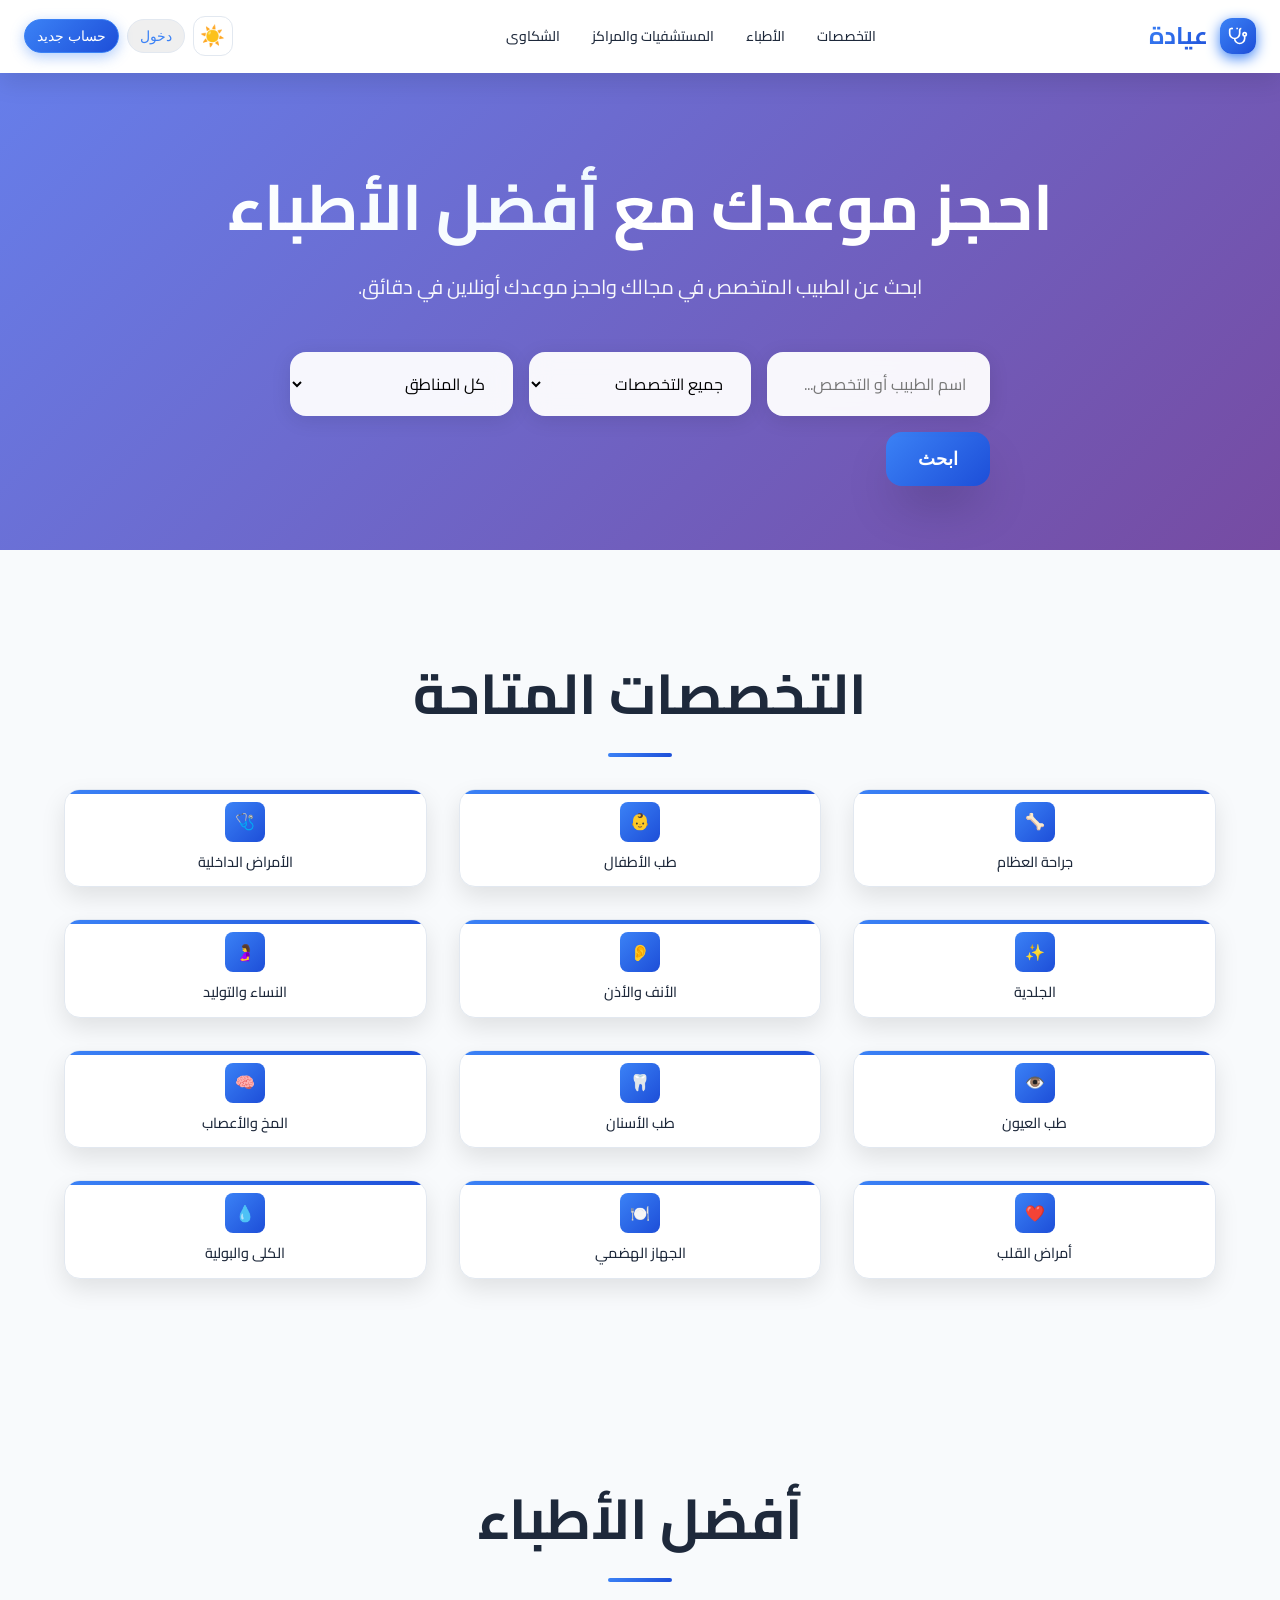
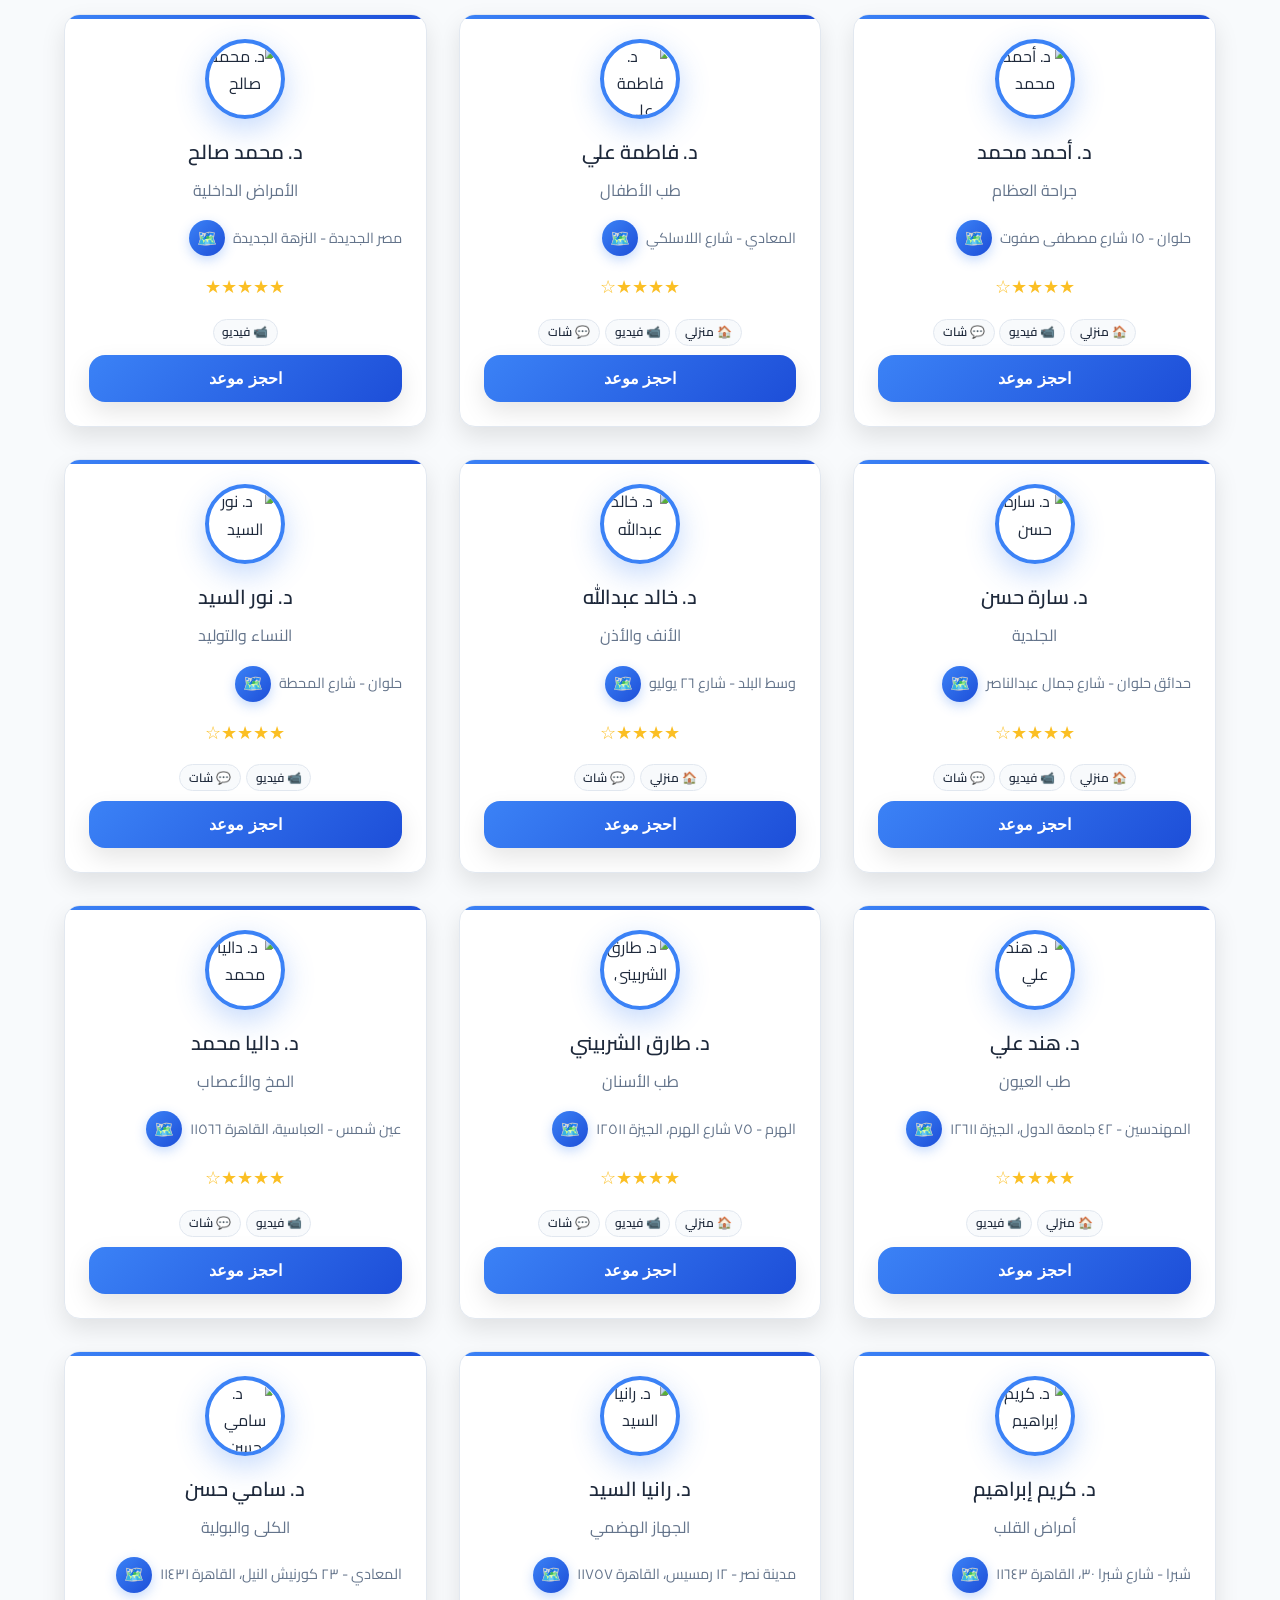
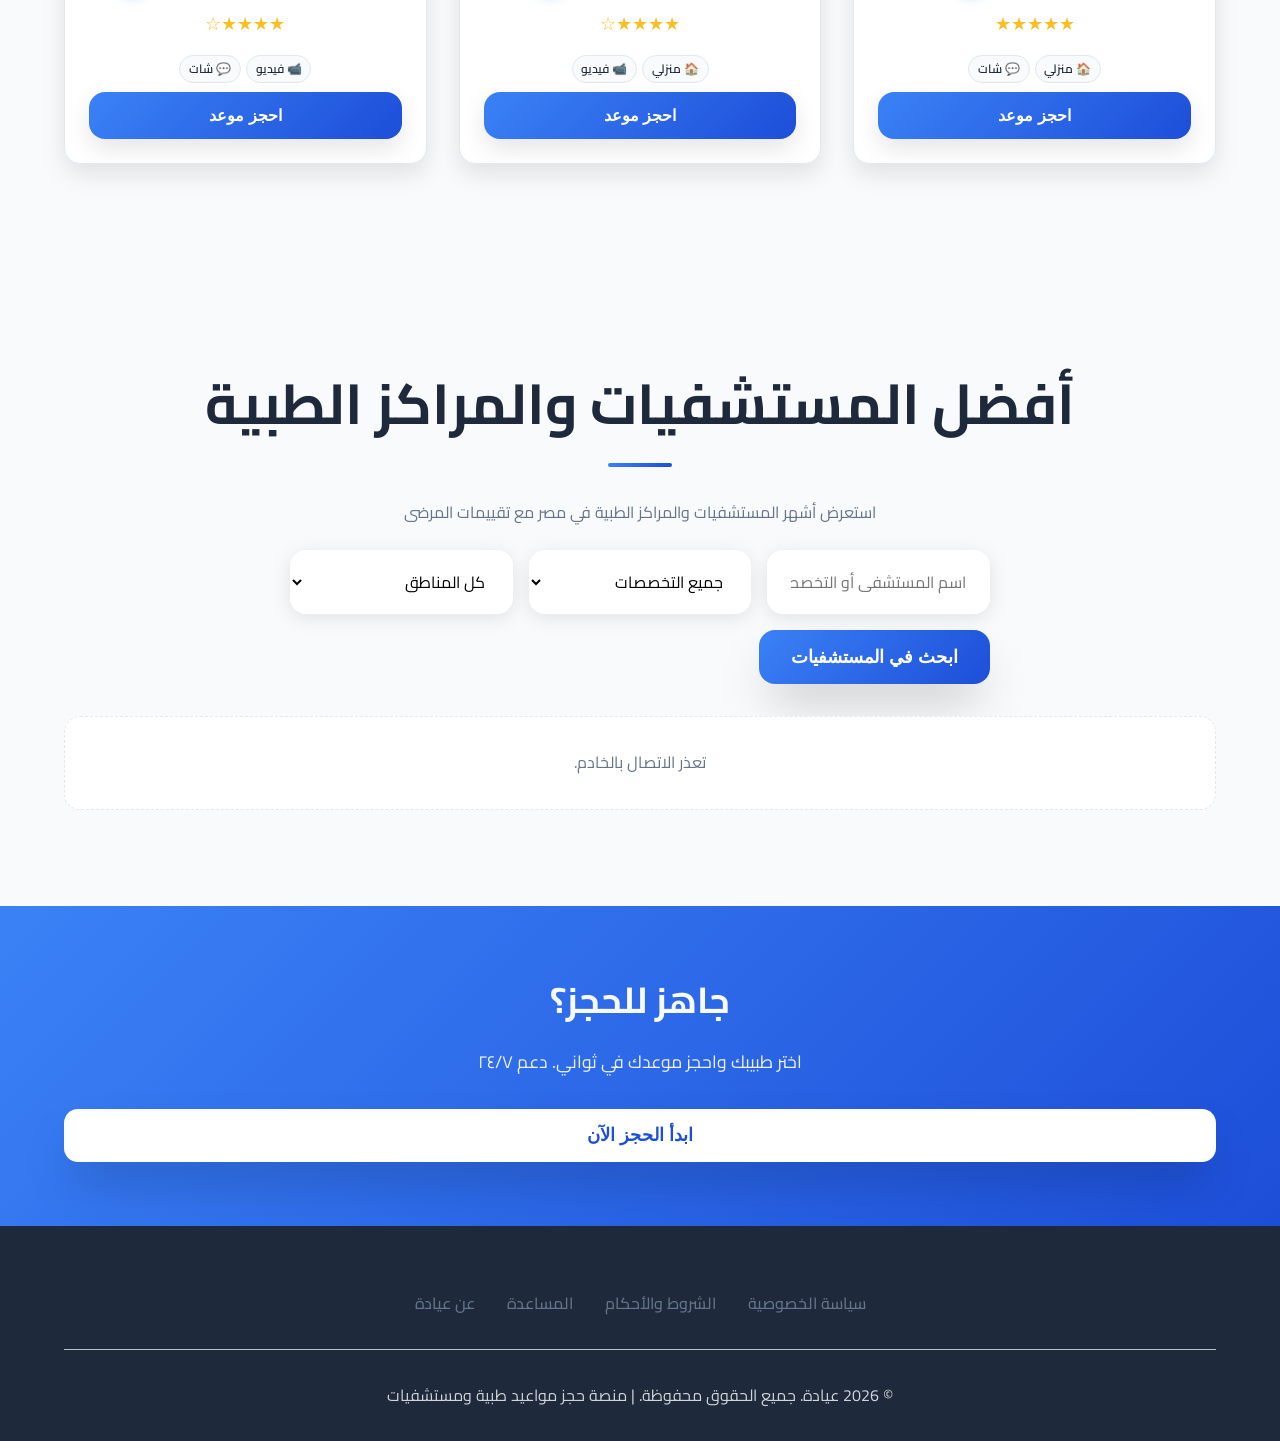
==== commit e5761fe3: "dashboard" ====
--- a/index.html
+++ b/index.html
@@ -49,6 +49,7 @@
             <a href="#specialties" class="nav-link">التخصصات</a>
             <a href="#doctors" class="nav-link">الأطباء</a>
             <a href="#clinics" class="nav-link">المستشفيات والمراكز</a>
+            <a href="#" class="nav-link" id="myBookingsLink" style="display:none;">حجوزاتي</a>
             <a href="#feedback" class="nav-link">الشكاوى</a>
         </nav>
 
@@ -139,6 +140,11 @@
                     <option value="">جميع التخصصات</option>
                     <option value="عام">عام</option>
                     <option value="متخصص">متخصص</option>
+                    <option value="قلب">قلب</option>
+                    <option value="أورام">أورام</option>
+                    <option value="عيون">عيون</option>
+                    <option value="أطفال">أطفال</option>
+                    <option value="نساء وتوليد">نساء وتوليد</option>
                     <option value="مستشفى">مستشفى</option>
                     <option value="مركز طبي">مركز طبي</option>
                 </select>
@@ -146,10 +152,20 @@
                     <option value="">كل المناطق</option>
                     <option value="مدينة نصر">مدينة نصر</option>
                     <option value="المعادي">المعادي</option>
-                    <option value="التجمع">التجمع</option>
+                    <option value="التجمع">التجمع الخامس</option>
                     <option value="المهندسين">المهندسين</option>
+                    <option value="الدقي">الدقي</option>
                     <option value="شبرا">شبرا</option>
                     <option value="مصر الجديدة">مصر الجديدة</option>
+                    <option value="العباسية">العباسية</option>
+                    <option value="القاهرة الجديدة">القاهرة الجديدة</option>
+                    <option value="حدائق الأهرام">حدائق الأهرام</option>
+                    <option value="الهرم">الهرم</option>
+                    <option value="٦ أكتوبر">٦ أكتوبر</option>
+                    <option value="الشيخ زايد">الشيخ زايد</option>
+                    <option value="السيدة زينب">السيدة زينب</option>
+                    <option value="إمبابة">إمبابة</option>
+                    <option value="وسط البلد">وسط البلد</option>
                 </select>
                 <button type="button" id="clinicsSearchBtn" class="search-btn">ابحث في المستشفيات</button>
             </form>
@@ -287,6 +303,10 @@
                             <option value="cash">💵 نقدي عند الحضور</option>
                         </select>
                     </div>
+
+                    <!-- Dynamic fields shown based on the chosen payment method -->
+                    <div id="paymentExtraFields"></div>
+
                     <div class="form-group">
                         <label class="form-label" for="bookNotes">ملاحظات (اختياري)</label>
                         <textarea id="bookNotes" name="notes" class="form-textarea" rows="3" maxlength="500"
@@ -433,6 +453,58 @@
         </div>
     </footer>
 
+    <!-- My Bookings modal -->
+    <div id="myBookingsModal" class="modal" role="dialog" aria-modal="true" aria-labelledby="myBookingsTitle">
+        <div class="my-bookings-content">
+            <div class="my-bookings-header">
+                <div>
+                    <h2 class="modal-title" id="myBookingsTitle">حجوزاتي</h2>
+                    <p class="my-bookings-subtitle">جميع حجوزاتك السابقة والقادمة. فعّل التذكير لتلقّي إشعار قبل الموعد.</p>
+                </div>
+                <div class="my-bookings-header-actions">
+                    <span class="my-bookings-count-pill">
+                        <span id="myBookingsCount">0</span> حجز
+                    </span>
+                    <button type="button" id="myBookingsRefresh" class="btn-icon-circle" title="تحديث" aria-label="تحديث">⟳</button>
+                    <button type="button" id="myBookingsClose" class="btn-icon-circle btn-icon-close" title="إغلاق" aria-label="إغلاق">&times;</button>
+                </div>
+            </div>
+            <div class="my-bookings-body" id="myBookingsContent">
+                <div class="bookings-empty">
+                    <div class="bookings-empty-icon">⏳</div>
+                    <p>جاري التحميل...</p>
+                </div>
+            </div>
+        </div>
+    </div>
+
+    <!-- Booking confirmation modal (rich post-booking success) -->
+    <div id="bookingConfirmModal" class="modal" role="dialog" aria-modal="true" aria-labelledby="confirmTitle">
+        <div class="confirm-content">
+            <button type="button" class="close" id="confirmModalClose" aria-label="إغلاق">&times;</button>
+            <div class="confirm-hero">
+                <div class="confirm-check" aria-hidden="true">✓</div>
+                <h2 id="confirmTitle">تم تأكيد حجزك!</h2>
+                <p>سجّل التفاصيل أدناه أو راجعها لاحقاً من صفحة حجوزاتي</p>
+                <span class="confirm-id" id="confirmBookingId">#—</span>
+            </div>
+            <div class="confirm-body">
+                <div class="confirm-details" id="confirmDetails"></div>
+                <div class="confirm-reminder" id="confirmReminderBox">
+                    <div class="confirm-reminder-icon">🔔</div>
+                    <div class="confirm-reminder-text" id="confirmReminderText">
+                        <strong>تذكير تلقائي:</strong> سيصلك إشعار قبل ميعاد الكشف بـ ٢٤ ساعة وبساعة واحدة.
+                        فعّل إشعارات المتصفح ليصلك التنبيه حتى لو غادرت الموقع.
+                    </div>
+                </div>
+            </div>
+            <div class="confirm-actions">
+                <button type="button" class="btn-ghost" id="confirmCloseBtn">إغلاق</button>
+                <button type="button" class="btn-primary-solid" id="confirmGotoBookings">عرض حجوزاتي ←</button>
+            </div>
+        </div>
+    </div>
+
     <script src="script.js" defer></script>
     <script src="script_doctors.js" defer></script>
 </body>
--- a/style.css
+++ b/style.css
@@ -149,7 +149,7 @@
 }
 
 .btn-login {
-    color: var(--text-dark);
+    color: var(--primary);
 }
 
 .btn-login:hover {
@@ -185,6 +185,11 @@
     font-size: 1.25rem;
 }
 
+/* Mobile menu button is for mobile/tablet only — hide on desktop */
+.mobile-menu {
+    display: none;
+}
+
 .mobile-menu:hover,
 .lang-toggle:hover,
 .theme-toggle:hover {
@@ -193,6 +198,10 @@
 }
 
 @media (max-width: 768px) {
+    .mobile-menu {
+        display: flex;
+    }
+
     .nav {
         position: fixed;
         top: 0;
@@ -523,6 +532,12 @@
     animation: modalFade 0.3s ease;
 }
 
+/* Booking modal must sit above the doctor profile modal,
+   since users open it from inside the doctor profile. */
+#bookingModal {
+    z-index: 1100;
+}
+
 .modal-content {
     background: var(--bg-white);
     border-radius: var(--radius);
@@ -674,7 +689,7 @@
     font-weight: 700;
     text-align: center;
     margin-bottom: 1.5rem;
-    background: var(--primary-gradient);
+    background: var(--bg-light);
     -webkit-background-clip: text;
     background-clip: text;
     -webkit-text-fill-color: transparent;
@@ -1656,4 +1671,612 @@
     .services-list {
         grid-template-columns: 1fr;
     }
+}
+
+/* ============================================================
+   Toast Notifications (replaces native alert)
+   ============================================================ */
+.toast-container {
+    position: fixed;
+    top: 1.25rem;
+    left: 1.25rem;
+    right: 1.25rem;
+    pointer-events: none;
+    z-index: 2000;
+    display: flex;
+    flex-direction: column;
+    align-items: flex-start;  /* RTL: flex-start = right edge visually */
+    gap: 0.75rem;
+}
+
+[dir="ltr"] .toast-container {
+    align-items: flex-end;    /* LTR fallback: top-right */
+}
+
+.toast {
+    pointer-events: auto;
+    position: relative;
+    display: flex;
+    align-items: flex-start;
+    gap: 0.85rem;
+    min-width: 280px;
+    max-width: 380px;
+    padding: 0.95rem 1.05rem 1.15rem 1.05rem;
+    background: var(--bg-white);
+    color: var(--text-dark);
+    border-radius: var(--radius);
+    box-shadow: 0 18px 40px -12px rgba(15, 23, 42, 0.25),
+                0 4px 12px -4px rgba(15, 23, 42, 0.08);
+    border: 1px solid var(--border);
+    overflow: hidden;
+    transform: translateX(-120%);
+    opacity: 0;
+    transition: transform 0.45s cubic-bezier(0.22, 1, 0.36, 1),
+                opacity 0.35s ease,
+                box-shadow 0.25s ease;
+    will-change: transform, opacity;
+    font-family: 'Cairo', -apple-system, sans-serif;
+    direction: rtl;
+    text-align: right;
+}
+
+[dir="ltr"] .toast { transform: translateX(120%); }
+
+.toast.is-visible {
+    transform: translateX(0);
+    opacity: 1;
+}
+
+.toast.is-leaving {
+    transform: translateX(-120%);
+    opacity: 0;
+}
+
+.toast:hover {
+    box-shadow: 0 22px 48px -10px rgba(15, 23, 42, 0.30),
+                0 6px 14px -4px rgba(15, 23, 42, 0.10);
+}
+
+/* Accent stripe on the inline-end edge (right side in RTL) */
+.toast::before {
+    content: "";
+    position: absolute;
+    top: 0;
+    bottom: 0;
+    right: 0;
+    width: 4px;
+    background: var(--toast-accent, var(--primary));
+    border-radius: 0 var(--radius) var(--radius) 0;
+}
+
+.toast__icon {
+    flex: 0 0 auto;
+    width: 2.25rem;
+    height: 2.25rem;
+    border-radius: 50%;
+    display: grid;
+    place-items: center;
+    font-size: 1.1rem;
+    color: #fff;
+    background: var(--toast-accent, var(--primary));
+    box-shadow: 0 4px 10px -2px var(--toast-accent-shadow, rgba(59, 130, 246, 0.45));
+}
+
+.toast__body {
+    flex: 1 1 auto;
+    min-width: 0;
+    padding-top: 0.15rem;
+}
+
+.toast__title {
+    font-size: 0.95rem;
+    font-weight: 700;
+    line-height: 1.3;
+    margin-bottom: 0.2rem;
+    color: var(--text-dark);
+}
+
+.toast__message {
+    font-size: 0.875rem;
+    font-weight: 400;
+    line-height: 1.55;
+    color: var(--text-light);
+    word-wrap: break-word;
+}
+
+.toast__close {
+    flex: 0 0 auto;
+    width: 1.6rem;
+    height: 1.6rem;
+    border: none;
+    background: transparent;
+    color: var(--text-light);
+    font-size: 1.1rem;
+    line-height: 1;
+    cursor: pointer;
+    border-radius: 50%;
+    display: grid;
+    place-items: center;
+    transition: background 0.2s ease, color 0.2s ease, transform 0.2s ease;
+    margin-top: -0.1rem;
+}
+
+.toast__close:hover {
+    background: var(--bg-light);
+    color: var(--text-dark);
+    transform: rotate(90deg);
+}
+
+.toast__progress {
+    position: absolute;
+    bottom: 0;
+    left: 0;
+    right: 0;
+    height: 3px;
+    background: transparent;
+    overflow: hidden;
+}
+
+.toast__progress::after {
+    content: "";
+    display: block;
+    height: 100%;
+    width: 100%;
+    background: var(--toast-accent, var(--primary));
+    opacity: 0.65;
+    transform-origin: right center;       /* RTL: drain from right to left */
+    animation: toast-drain var(--toast-duration, 4000ms) linear forwards;
+}
+
+.toast.is-paused .toast__progress::after {
+    animation-play-state: paused;
+}
+
+@keyframes toast-drain {
+    from { transform: scaleX(1); }
+    to   { transform: scaleX(0); }
+}
+
+/* Type variants — accent colors only, keep card neutral for readability */
+.toast--success {
+    --toast-accent: #10b981;
+    --toast-accent-shadow: rgba(16, 185, 129, 0.40);
+}
+.toast--error {
+    --toast-accent: #ef4444;
+    --toast-accent-shadow: rgba(239, 68, 68, 0.40);
+}
+.toast--warning {
+    --toast-accent: #f59e0b;
+    --toast-accent-shadow: rgba(245, 158, 11, 0.40);
+}
+.toast--info {
+    --toast-accent: var(--primary);
+    --toast-accent-shadow: rgba(59, 130, 246, 0.40);
+}
+
+/* Reduced motion: skip the slide, fade only */
+@media (prefers-reduced-motion: reduce) {
+    .toast {
+        transition: opacity 0.2s ease;
+        transform: none;
+    }
+    .toast.is-leaving { transform: none; }
+    .toast__progress::after { animation: none; opacity: 0.3; }
+    .toast__close:hover { transform: none; }
+}
+
+/* Mobile: full-width minus margins */
+@media (max-width: 480px) {
+    .toast-container {
+        left: 0.75rem;
+        right: 0.75rem;
+        top: 0.75rem;
+    }
+    .toast {
+        min-width: 0;
+        max-width: 100%;
+        width: 100%;
+    }
+}
+
+
+/* ============================================================
+   Booking confirmation modal (post-booking success)
+   ============================================================ */
+#bookingConfirmModal { z-index: 1200; }
+#bookingConfirmModal .close {
+    z-index: 5;
+    color: rgba(255, 255, 255, 0.92);
+    background: rgba(255, 255, 255, 0.12);
+}
+#bookingConfirmModal .close:hover {
+    background: rgba(255, 255, 255, 0.24);
+    color: #fff;
+}
+.confirm-content {
+    background: var(--bg-white);
+    border-radius: var(--radius);
+    max-width: 540px;
+    width: 92%;
+    max-height: 92vh;
+    overflow-y: auto;
+    box-shadow: var(--shadow-lg);
+    position: relative;
+    animation: modalSlide 0.4s cubic-bezier(0.25, 0.46, 0.45, 0.94);
+    padding: 0;
+}
+.confirm-hero {
+    background: linear-gradient(135deg, #10b981 0%, #059669 100%);
+    color: #fff;
+    padding: 2rem 1.75rem 1.6rem;
+    text-align: center;
+    border-radius: var(--radius) var(--radius) 0 0;
+    position: relative;
+}
+.confirm-check {
+    width: 72px; height: 72px;
+    border-radius: 50%;
+    background: rgba(255, 255, 255, 0.18);
+    border: 3px solid rgba(255, 255, 255, 0.55);
+    display: grid; place-items: center;
+    margin: 0 auto 0.85rem;
+    font-size: 2.4rem;
+    line-height: 1;
+    animation: confirmPop 0.5s cubic-bezier(0.18, 1.25, 0.6, 1);
+}
+@keyframes confirmPop {
+    0%   { transform: scale(0); opacity: 0; }
+    60%  { transform: scale(1.15); opacity: 1; }
+    100% { transform: scale(1); }
+}
+.confirm-hero h2 { margin: 0 0 0.35rem; font-size: 1.45rem; font-weight: 700; color: #fff; }
+.confirm-hero p { margin: 0; opacity: 0.92; font-size: 0.95rem; }
+.confirm-id {
+    display: inline-block;
+    margin-top: 0.7rem;
+    background: rgba(255, 255, 255, 0.22);
+    padding: 0.25rem 0.85rem;
+    border-radius: 999px;
+    font-size: 0.82rem;
+    font-weight: 700;
+    letter-spacing: 0.04em;
+}
+.confirm-body { padding: 1.5rem 1.75rem 1.25rem; }
+.confirm-details {
+    display: grid;
+    gap: 0.7rem;
+    margin-bottom: 1.25rem;
+}
+.confirm-row {
+    display: grid;
+    grid-template-columns: 28px 1fr;
+    gap: 0.85rem;
+    align-items: start;
+    padding: 0.7rem 0.85rem;
+    background: var(--bg-light);
+    border: 1px solid var(--border);
+    border-radius: 10px;
+    transition: var(--transition);
+}
+.confirm-row:hover { border-color: var(--primary); background: var(--bg-white); }
+.confirm-row-icon { font-size: 1.15rem; line-height: 1.3; text-align: center; }
+.confirm-row-label {
+    color: var(--text-light);
+    font-size: 0.78rem;
+    font-weight: 600;
+    margin-bottom: 0.15rem;
+}
+.confirm-row-value {
+    color: var(--text-dark);
+    font-weight: 600;
+    font-size: 0.95rem;
+    line-height: 1.5;
+    word-break: break-word;
+}
+.confirm-reminder {
+    background: linear-gradient(135deg, var(--bg-light), rgba(59, 130, 246, 0.06));
+    border: 1px solid rgba(59, 130, 246, 0.18);
+    border-radius: 10px;
+    padding: 0.85rem 1rem;
+    display: flex;
+    gap: 0.7rem;
+    align-items: flex-start;
+    margin-bottom: 1.25rem;
+}
+.confirm-reminder-icon { font-size: 1.4rem; line-height: 1; }
+.confirm-reminder-text { flex: 1; font-size: 0.85rem; color: var(--text-dark); line-height: 1.6; }
+.confirm-reminder-text strong { color: var(--primary-dark); }
+.confirm-actions {
+    display: flex;
+    gap: 0.6rem;
+    flex-wrap: wrap;
+    padding: 0 1.75rem 1.75rem;
+}
+.confirm-actions > * { flex: 1; min-width: 140px; }
+.confirm-actions .btn-ghost {
+    background: transparent;
+    color: var(--text-dark);
+    border: 1px solid var(--border);
+    padding: 0.75rem 1rem;
+    border-radius: 10px;
+    font-family: inherit;
+    font-weight: 600;
+    cursor: pointer;
+    transition: var(--transition);
+}
+.confirm-actions .btn-ghost:hover { background: var(--bg-light); border-color: var(--primary); }
+.confirm-actions .btn-primary-solid {
+    background: var(--primary);
+    color: #fff;
+    border: 1px solid var(--primary);
+    padding: 0.75rem 1rem;
+    border-radius: 10px;
+    font-family: inherit;
+    font-weight: 600;
+    cursor: pointer;
+    transition: var(--transition);
+}
+.confirm-actions .btn-primary-solid:hover { background: var(--primary-dark); }
+
+/* ============================================================
+   My Bookings modal
+   ============================================================ */
+#myBookingsModal { z-index: 1150; }
+#myBookingsModal .modal-content,
+.my-bookings-content {
+    background: var(--bg-white);
+    border-radius: var(--radius);
+    width: 96%;
+    max-width: 1100px;
+    max-height: 92vh;
+    box-shadow: var(--shadow-lg);
+    display: flex;
+    flex-direction: column;
+    overflow: hidden;
+    animation: modalSlide 0.4s cubic-bezier(0.25, 0.46, 0.45, 0.94);
+}
+.my-bookings-header {
+    padding: 1.5rem 1.75rem 1.1rem;
+    border-bottom: 1px solid var(--border);
+    background: linear-gradient(135deg, var(--bg-white), var(--bg-light));
+    display: flex;
+    justify-content: space-between;
+    align-items: flex-start;
+    gap: 1rem;
+    flex-wrap: wrap;
+    flex-shrink: 0;
+}
+.my-bookings-header .modal-title {
+    margin: 0 0 0.25rem;
+    font-size: 1.5rem;
+    font-weight: 800;
+}
+.my-bookings-subtitle {
+    color: var(--text-light);
+    font-size: 0.88rem;
+    margin: 0;
+    max-width: 540px;
+    line-height: 1.6;
+}
+.my-bookings-header-actions {
+    display: flex;
+    align-items: center;
+    gap: 0.5rem;
+    flex-shrink: 0;
+}
+.my-bookings-count-pill {
+    background: var(--primary);
+    color: #fff;
+    border-radius: 999px;
+    padding: 0.35rem 0.95rem;
+    font-size: 0.85rem;
+    font-weight: 700;
+    white-space: nowrap;
+}
+.my-bookings-count-pill span { font-size: 1rem; }
+.btn-icon-circle {
+    width: 2.4rem;
+    height: 2.4rem;
+    border-radius: 50%;
+    border: 1px solid var(--border);
+    background: var(--bg-white);
+    color: var(--text-dark);
+    font-size: 1.1rem;
+    cursor: pointer;
+    display: grid;
+    place-items: center;
+    transition: var(--transition);
+    flex-shrink: 0;
+    font-family: inherit;
+}
+.btn-icon-circle:hover {
+    background: var(--bg-light);
+    border-color: var(--primary);
+    color: var(--primary);
+    transform: rotate(180deg);
+}
+.btn-icon-close { font-size: 1.6rem; line-height: 1; }
+.btn-icon-close:hover {
+    transform: rotate(90deg);
+    background: #fee2e2;
+    border-color: #f87171;
+    color: #b91c1c;
+}
+.my-bookings-body {
+    padding: 1.5rem 1.75rem 1.75rem;
+    overflow-y: auto;
+    flex: 1;
+    min-height: 200px;
+}
+
+@media (max-width: 640px) {
+    .my-bookings-header {
+        padding: 1.15rem 1.15rem 0.95rem;
+    }
+    .my-bookings-header .modal-title { font-size: 1.2rem; }
+    .my-bookings-subtitle { font-size: 0.82rem; }
+    .my-bookings-body { padding: 1.15rem; }
+}
+
+.bookings-grid {
+    display: grid;
+    grid-template-columns: repeat(auto-fill, minmax(320px, 1fr));
+    gap: 1.1rem;
+}
+
+.booking-card {
+    background: var(--bg-white);
+    border: 1px solid var(--border);
+    border-radius: var(--radius);
+    overflow: hidden;
+    transition: var(--transition);
+    box-shadow: var(--shadow);
+    position: relative;
+    display: flex;
+    flex-direction: column;
+}
+.booking-card:hover {
+    transform: translateY(-3px);
+    box-shadow: var(--shadow-lg);
+    border-color: var(--primary);
+}
+.booking-card-header {
+    padding: 1rem 1.15rem 0.85rem;
+    border-bottom: 1px solid var(--border);
+    display: flex;
+    justify-content: space-between;
+    align-items: flex-start;
+    gap: 0.5rem;
+    background: var(--bg-light);
+}
+.booking-card-id {
+    font-size: 0.74rem;
+    color: var(--text-light);
+    font-weight: 600;
+    letter-spacing: 0.05em;
+}
+.booking-card-doctor {
+    font-weight: 700;
+    font-size: 1.05rem;
+    margin-top: 0.15rem;
+    color: var(--text-dark);
+}
+.booking-card-specialty {
+    color: var(--text-light);
+    font-size: 0.82rem;
+    margin-top: 0.1rem;
+}
+.booking-status-pill {
+    display: inline-block;
+    padding: 0.22rem 0.7rem;
+    border-radius: 999px;
+    font-size: 0.75rem;
+    font-weight: 700;
+    white-space: nowrap;
+    flex-shrink: 0;
+}
+.booking-status-pending   { background: #fef3c7; color: #92400e; }
+.booking-status-confirmed { background: #dbeafe; color: #1e40af; }
+.booking-status-completed { background: #dcfce7; color: #166534; }
+.booking-status-cancelled { background: #fee2e2; color: #991b1b; text-decoration: line-through; }
+
+.booking-card-body { padding: 1rem 1.15rem; flex: 1; display: flex; flex-direction: column; gap: 0.55rem; }
+.booking-line {
+    display: flex;
+    align-items: center;
+    gap: 0.55rem;
+    font-size: 0.88rem;
+    color: var(--text-dark);
+}
+.booking-line-icon { width: 18px; text-align: center; flex-shrink: 0; opacity: 0.7; }
+.booking-line-value { word-break: break-word; min-width: 0; }
+.booking-line-value bdi { unicode-bidi: isolate; }
+
+.booking-countdown {
+    margin-top: auto;
+    padding: 0.6rem 0.85rem;
+    background: linear-gradient(135deg, rgba(59, 130, 246, 0.08), rgba(59, 130, 246, 0.02));
+    border: 1px dashed rgba(59, 130, 246, 0.25);
+    border-radius: 8px;
+    text-align: center;
+    font-size: 0.83rem;
+    font-weight: 600;
+    color: var(--primary-dark);
+    display: flex;
+    align-items: center;
+    justify-content: center;
+    gap: 0.4rem;
+}
+.booking-countdown.imminent {
+    background: linear-gradient(135deg, rgba(245, 158, 11, 0.12), rgba(245, 158, 11, 0.04));
+    border-color: rgba(245, 158, 11, 0.4);
+    color: #92400e;
+}
+.booking-countdown.passed {
+    background: var(--bg-light);
+    border-color: var(--border);
+    color: var(--text-light);
+    font-weight: 500;
+}
+
+.booking-card-footer {
+    padding: 0.7rem 1rem 0.9rem;
+    border-top: 1px solid var(--border);
+    display: flex;
+    gap: 0.4rem;
+    flex-wrap: wrap;
+    background: var(--bg-light);
+}
+.booking-card-footer button {
+    flex: 1;
+    min-width: 100px;
+    padding: 0.45rem 0.7rem;
+    border-radius: 7px;
+    border: 1px solid var(--border);
+    background: var(--bg-white);
+    color: var(--text-dark);
+    font-family: inherit;
+    font-weight: 600;
+    font-size: 0.82rem;
+    cursor: pointer;
+    transition: var(--transition);
+    display: inline-flex;
+    align-items: center;
+    justify-content: center;
+    gap: 0.3rem;
+}
+.booking-card-footer button:hover { border-color: var(--primary); color: var(--primary); }
+.booking-card-footer button.reminder-active {
+    background: var(--primary);
+    color: #fff;
+    border-color: var(--primary);
+}
+.booking-card-footer button.reminder-active:hover { background: var(--primary-dark); color: #fff; }
+.booking-card-footer button.btn-danger-ghost { color: #b91c1c; }
+.booking-card-footer button.btn-danger-ghost:hover { background: #fee2e2; border-color: #f87171; }
+.booking-card-footer button:disabled { opacity: 0.45; cursor: not-allowed; }
+
+.bookings-empty {
+    text-align: center;
+    padding: 3.5rem 1.5rem;
+    background: var(--bg-white);
+    border: 1px dashed var(--border);
+    border-radius: var(--radius);
+}
+.bookings-empty-icon {
+    font-size: 3.5rem;
+    margin-bottom: 0.75rem;
+    opacity: 0.35;
+}
+.bookings-empty h3 { margin: 0 0 0.5rem; font-size: 1.2rem; color: var(--text-dark); }
+.bookings-empty p { color: var(--text-light); margin: 0 0 1.25rem; }
+
+@media (max-width: 480px) {
+    .confirm-hero { padding: 1.5rem 1.25rem 1.25rem; }
+    .confirm-check { width: 56px; height: 56px; font-size: 1.8rem; }
+    .confirm-hero h2 { font-size: 1.2rem; }
+    .confirm-body { padding: 1.15rem 1.25rem 1rem; }
+    .confirm-actions { padding: 0 1.25rem 1.25rem; }
+    .bookings-grid { grid-template-columns: 1fr; }
 }
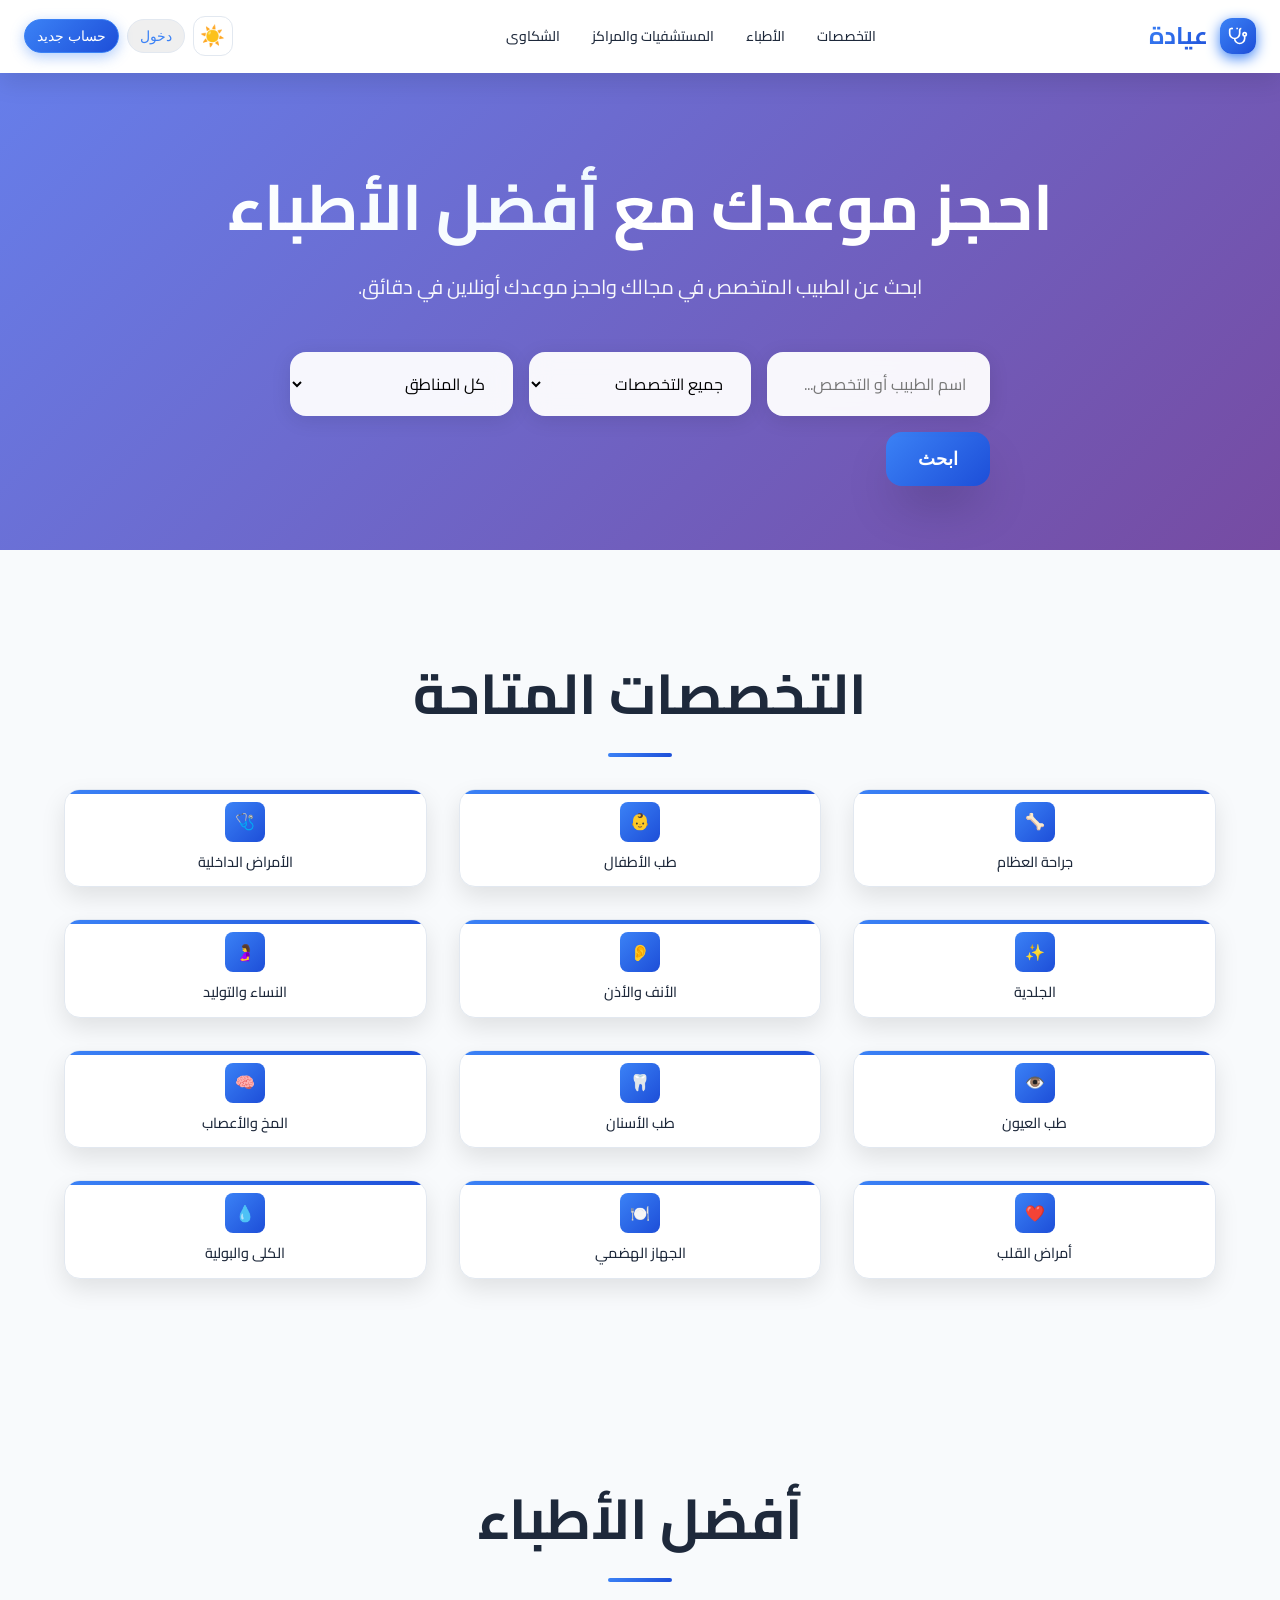
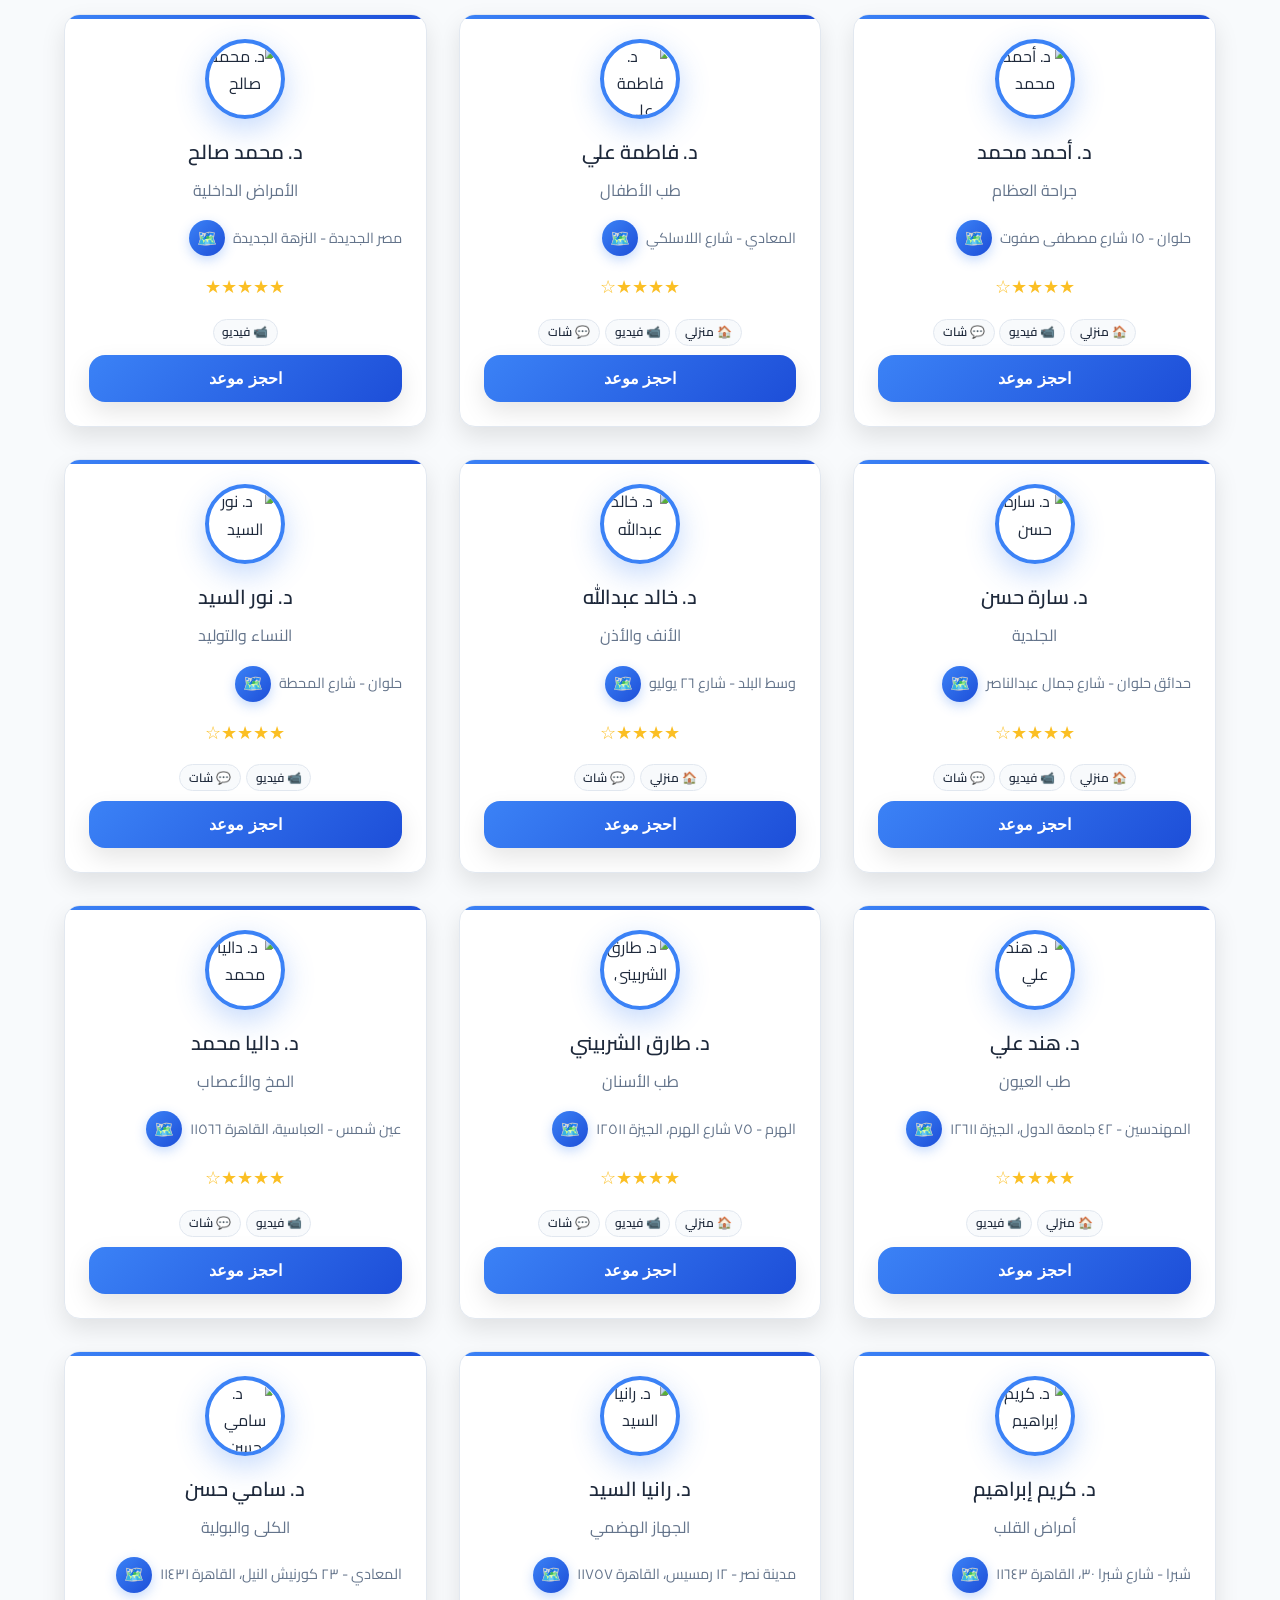
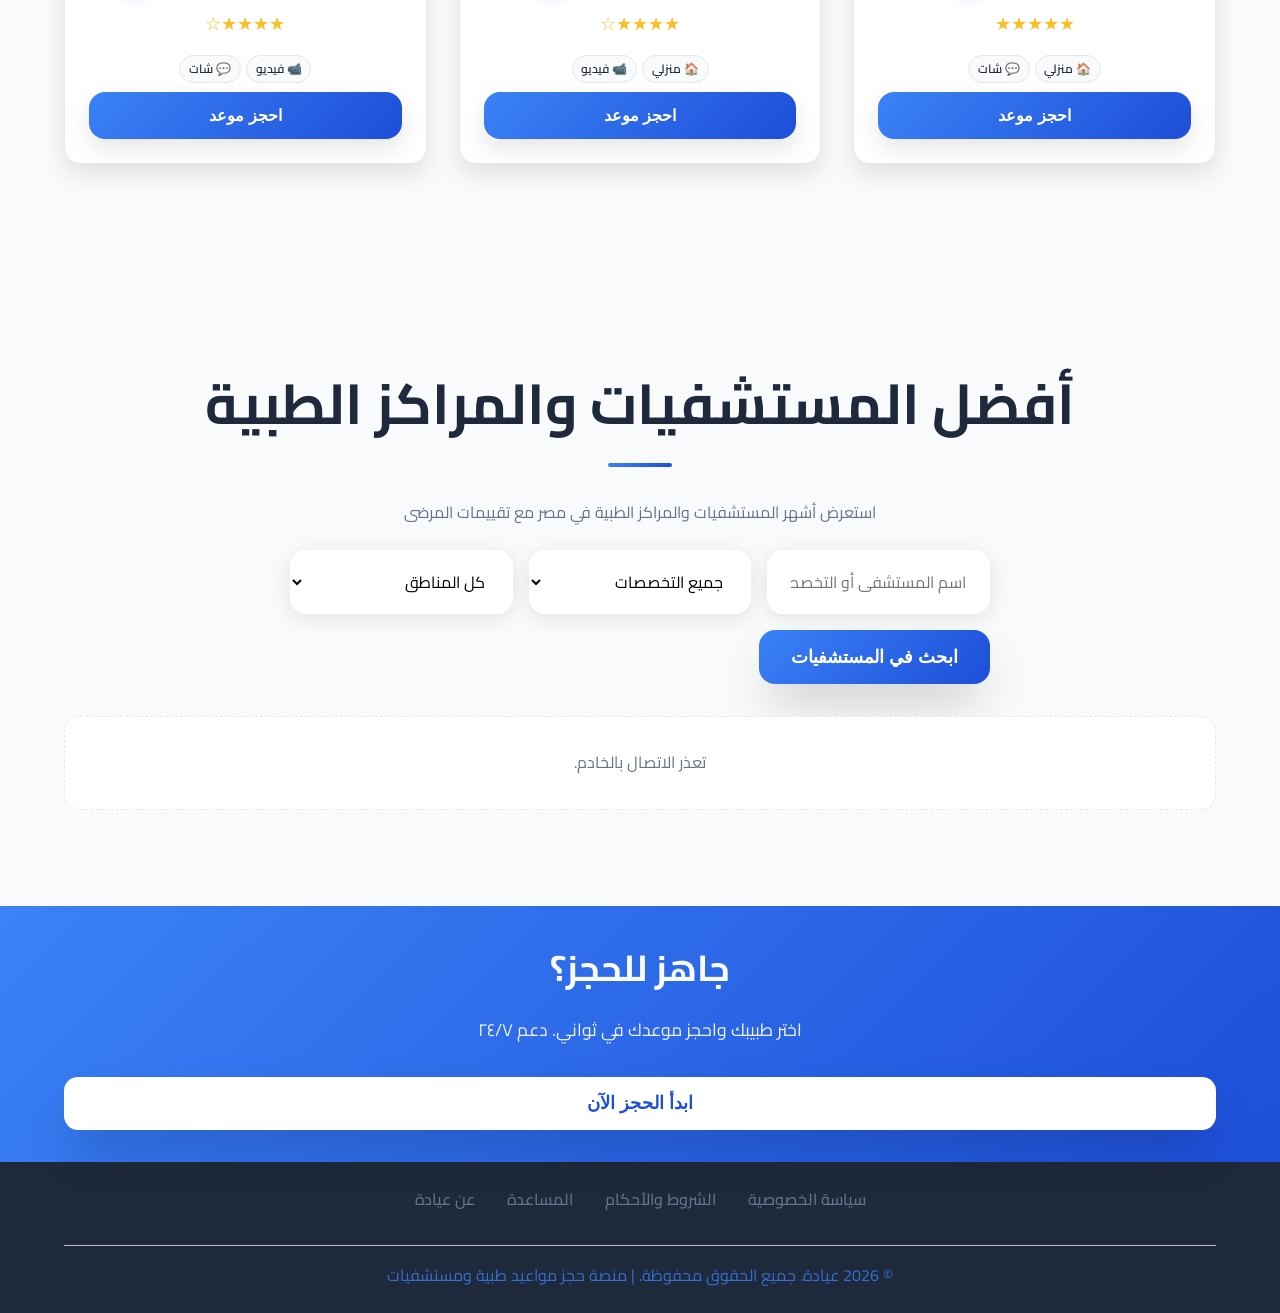
==== commit 117fa49d: "clinic_split" ====
--- a/index.html
+++ b/index.html
@@ -505,7 +505,19 @@
         </div>
     </div>
 
-    <script src="script.js" defer></script>
+    <!-- ========================================================
+         تحميل الـ JavaScript على 4 أجزاء بالترتيب (مهم جداً):
+           1) notify_auth      : نظام الإشعارات + بيانات أولية + auth client.
+           2) modals_render    : مودالز الدخول/التسجيل + رندر الأطباء والعيادات.
+           3) booking_profile  : مودال الحجز + ملف الطبيب + التقييمات.
+           4) reminders_init   : التذكيرات + صفحة حجوزاتي + تشغيل التطبيق.
+         defer بيخلي المتصفح يستنى لحد ما الـ HTML يخلص قبل ما يبدأ
+         تنفيذ السكربتات، ويحافظ على الترتيب بينهم.
+    ========================================================= -->
+    <script src="script_1_notify_auth.js" defer></script>
+    <script src="script_2_modals_render.js" defer></script>
+    <script src="script_3_booking_profile.js" defer></script>
+    <script src="script_4_reminders_init.js" defer></script>
     <script src="script_doctors.js" defer></script>
 </body>
 
--- a/style.css
+++ b/style.css
@@ -681,7 +681,7 @@
 
 /* CTA Section */
 .cta-section {
-    padding: 6rem 1.5rem;
+    padding: 4rem 1.5rem;
 }
 
 .cta-title {
@@ -725,7 +725,7 @@
 .footer {
     background: var(--text-dark);
     color: white;
-    padding: 4rem 1.5rem 2rem;
+    padding:  1.5rem ;
     text-align: center;
 }
 
@@ -751,8 +751,9 @@
 .footer-bottom {
     opacity: 0.8;
     border-top: 1px solid var(--border);
-    padding-top: 2rem;
+    padding-top: 1rem;
     margin-top: 2rem;
+    color: var(--primary);
 }
 
 /* Responsive */
@@ -955,7 +956,7 @@
     background: var(--primary-gradient);
     color: #fff;
     text-align: center;
-    padding: 4rem 1.5rem;
+    padding: 2rem 1.5rem;
 }
 
 .cta-title {
